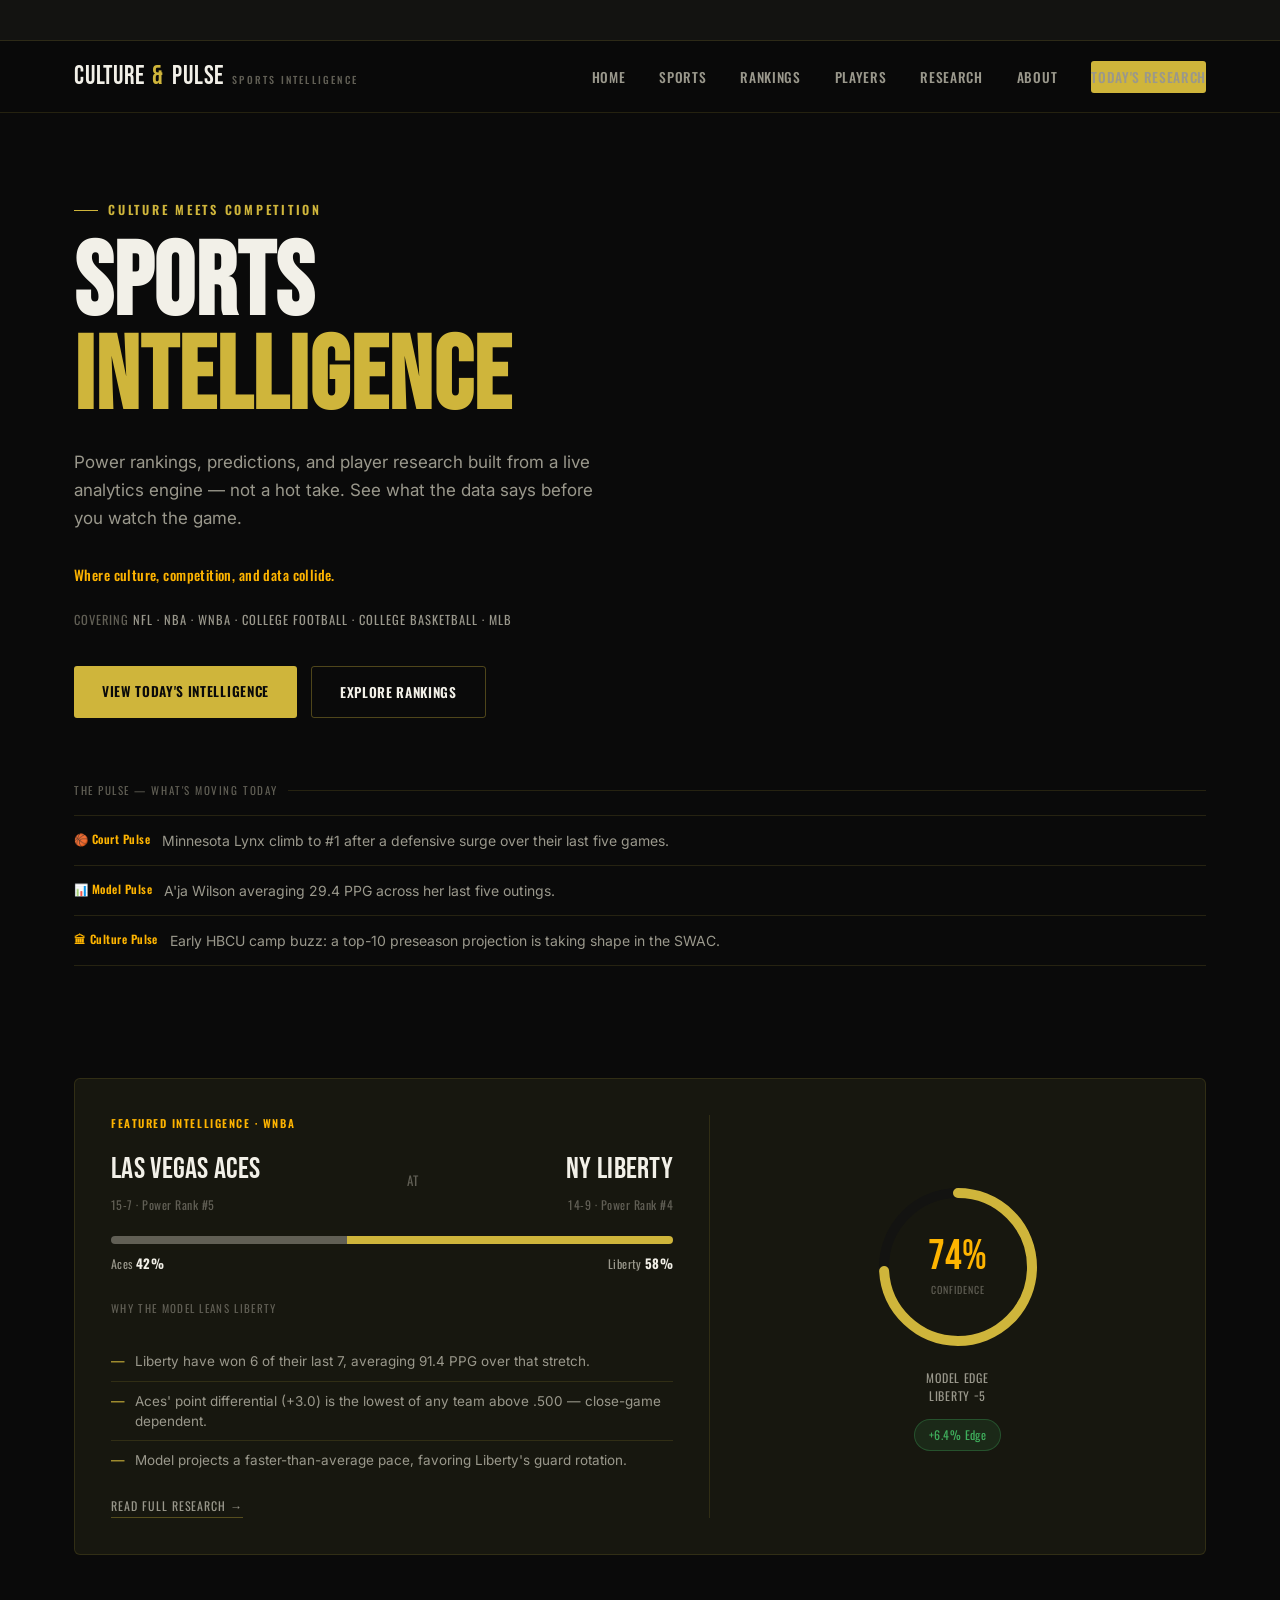
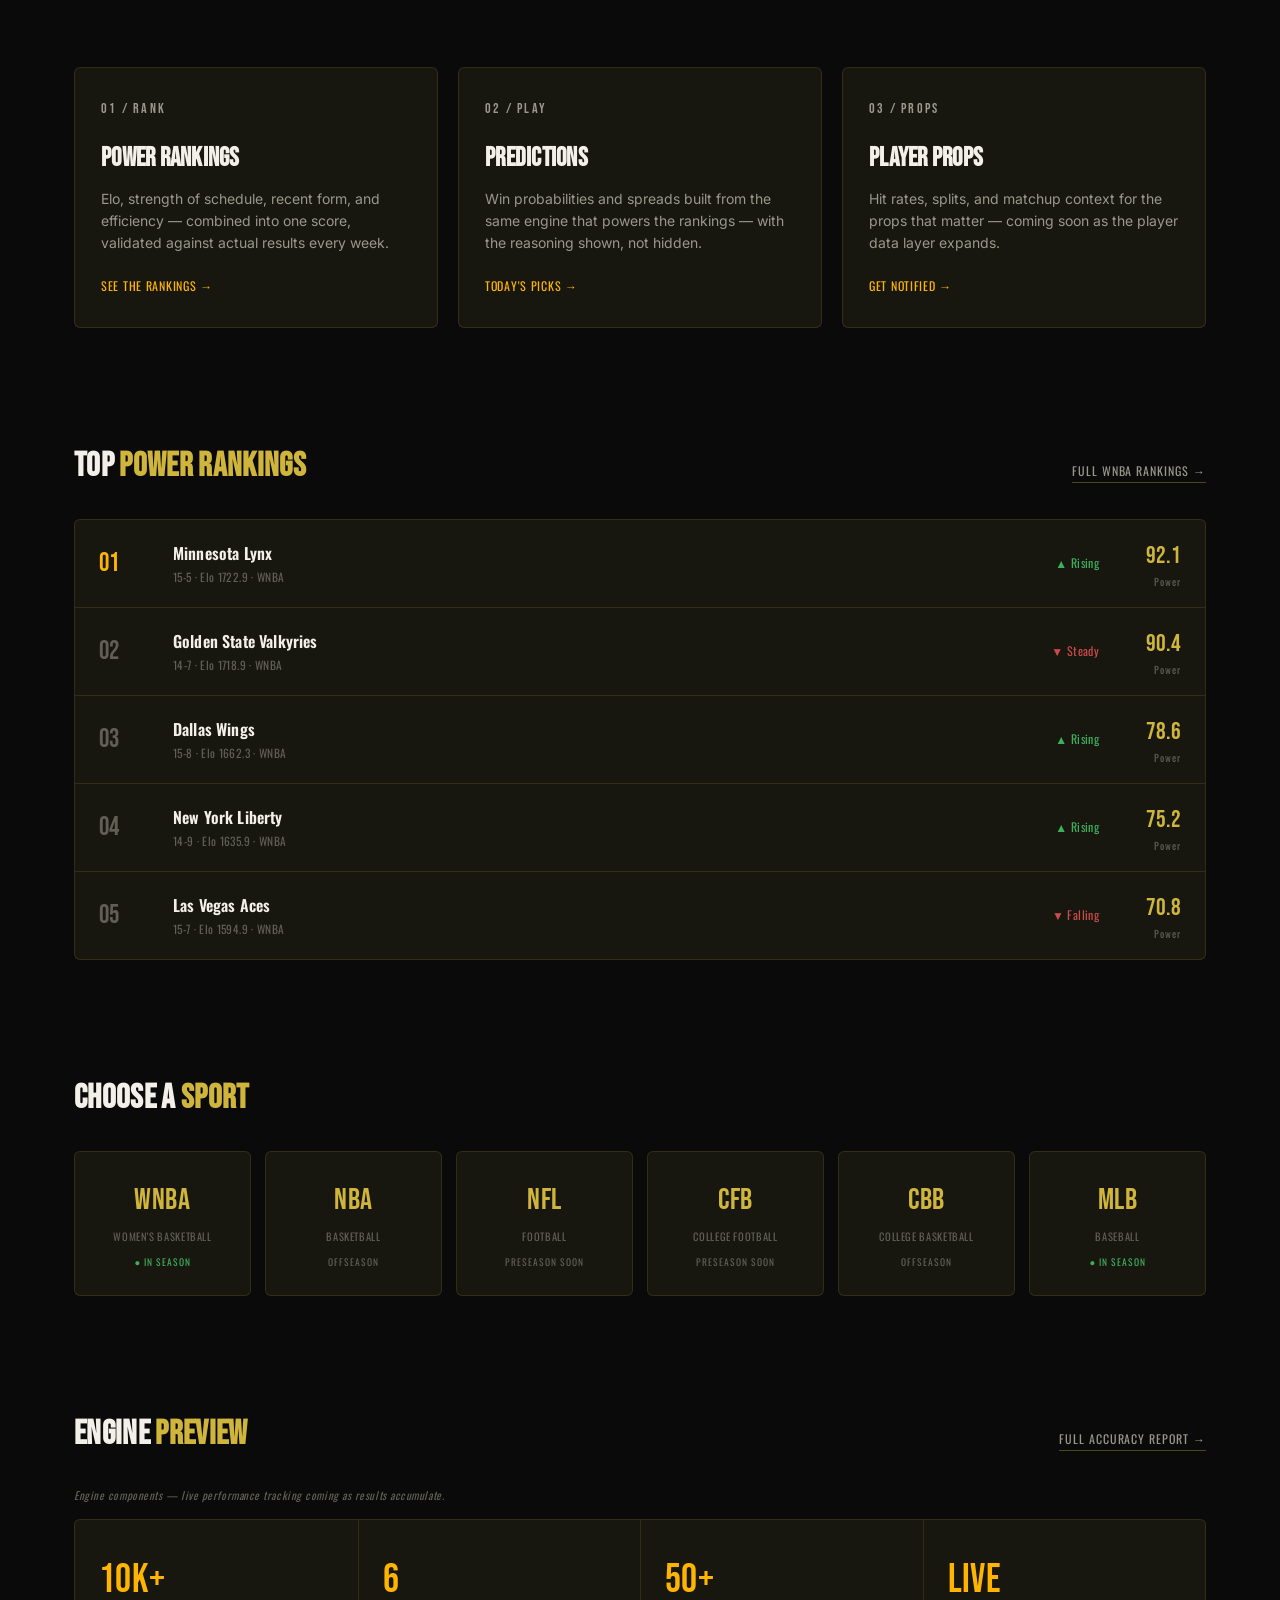
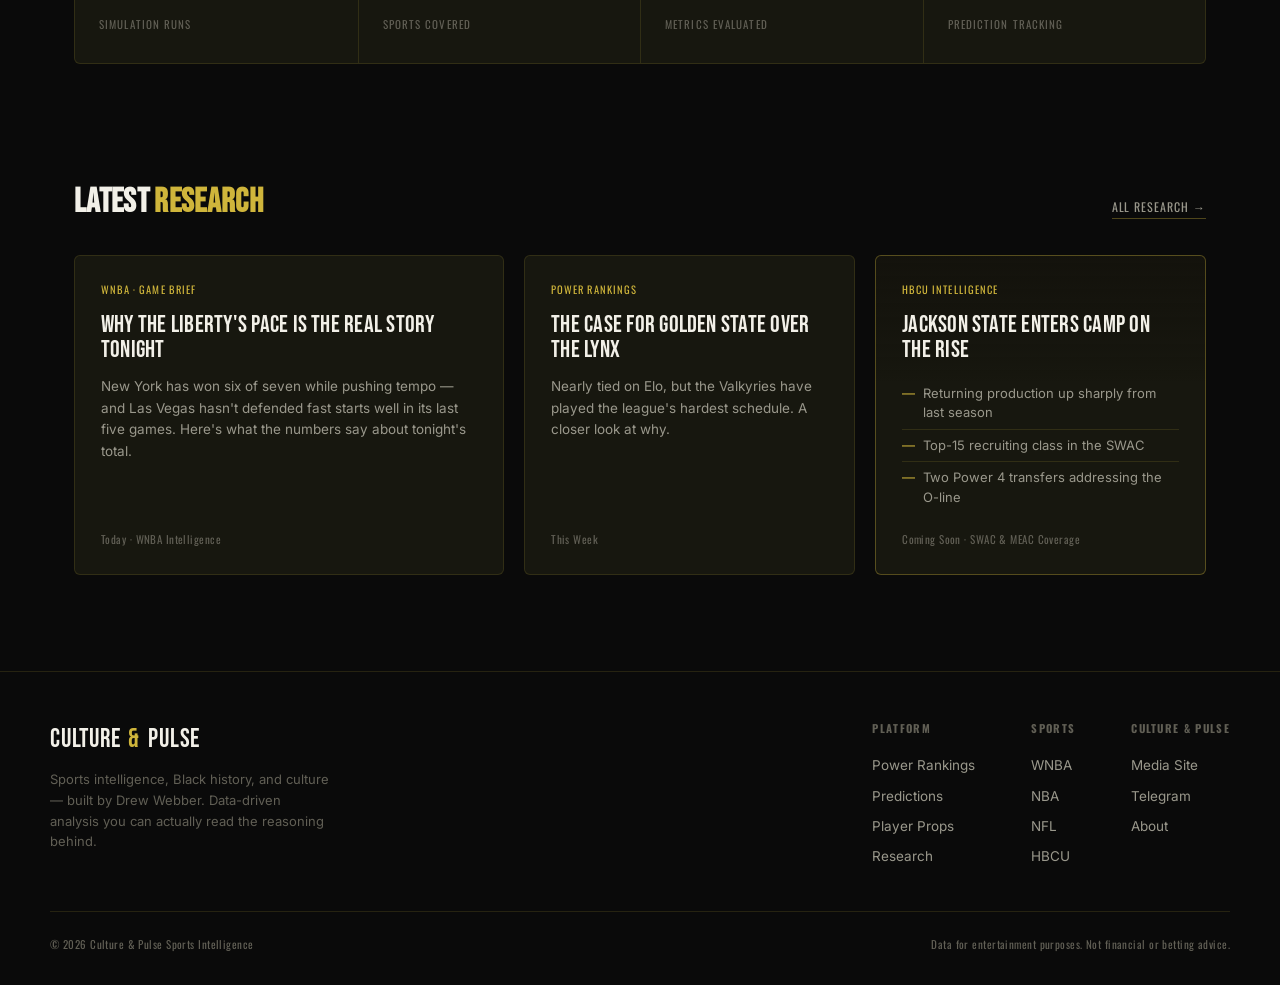
==== index.html @ 9e25ae36 "Initial WNBA intelligence vertical slice" ====
<!DOCTYPE html>
<html lang="en">
<head>
<meta charset="UTF-8">
<meta name="viewport" content="width=device-width, initial-scale=1.0">
<title>Culture & Pulse Sports Intelligence</title>
<meta name="description" content="Data-driven sports analysis, power rankings, predictions, and player insights across NFL, NBA, WNBA, College Football, College Basketball, and MLB.">
<link rel="preconnect" href="https://fonts.googleapis.com">
<link href="https://fonts.googleapis.com/css2?family=Bebas+Neue&family=Oswald:wght@400;500;600;700&family=Inter:wght@400;500;600&display=swap" rel="stylesheet">
<link rel="stylesheet" href="styles.css">
</head>
<body>

<div class="ticker-bar" aria-hidden="true">
  <div class="ticker-track">
    <span class="ticker-item"><span class="dot">●</span> WNBA <b>LV ACES</b> 84 <span class="up">▲</span> <b>NY LIBERTY</b> 79 — FINAL</span>
    <span class="ticker-item"><span class="dot">●</span> POWER RANK #1 <b>MINNESOTA LYNX</b> 92.1</span>
    <span class="ticker-item"><span class="dot">●</span> MODEL RECORD <b>68-29</b> <span class="up">68.8%</span></span>
    <span class="ticker-item"><span class="dot">●</span> TRENDING PROP <b>A'JA WILSON</b> O24.5 PTS — 8/10</span>
    <span class="ticker-item"><span class="dot">●</span> NBA OFFSEASON — DRAFT INTELLIGENCE LIVE</span>
    <span class="ticker-item"><span class="dot">●</span> ROI THIS SEASON <span class="up">+38.9%</span></span>
    <span class="ticker-item"><span class="dot">●</span> WNBA <b>LV ACES</b> 84 <span class="up">▲</span> <b>NY LIBERTY</b> 79 — FINAL</span>
    <span class="ticker-item"><span class="dot">●</span> POWER RANK #1 <b>MINNESOTA LYNX</b> 92.1</span>
    <span class="ticker-item"><span class="dot">●</span> MODEL RECORD <b>68-29</b> <span class="up">68.8%</span></span>
    <span class="ticker-item"><span class="dot">●</span> TRENDING PROP <b>A'JA WILSON</b> O24.5 PTS — 8/10</span>
  </div>
</div>

<header>
  <nav>
    <a href="#" class="logo">CULTURE <span class="amp">&</span> PULSE<span class="sub">SPORTS INTELLIGENCE</span></a>
    <button class="nav-toggle" id="navToggle" aria-label="Open menu" aria-expanded="false">☰</button>
    <ul class="nav-links" id="navLinks">
      <li><a href="#">Home</a></li>
      <li class="has-dropdown">
        <a href="#" aria-haspopup="true">Sports</a>
        <ul class="dropdown">
          <li><a href="#">NFL</a></li>
          <li><a href="#">NBA</a></li>
          <li><a href="wnba.html">WNBA</a></li>
          <li><a href="#">MLB</a></li>
          <li><a href="#">College Football</a></li>
          <li><a href="#">College Basketball</a></li>
        </ul>
      </li>
      <li><a href="#">Rankings</a></li>
      <li><a href="#">Players</a></li>
      <li><a href="#">Research</a></li>
      <li><a href="#">About</a></li>
      <li><a href="#" class="nav-cta">Today's Research</a></li>
    </ul>
  </nav>
</header>

<main>

  <section class="hero">
    <p class="eyebrow">Culture Meets Competition</p>
    <h1 class="hero-title">Sports<br><span class="line2">Intelligence</span></h1>
    <p class="hero-sub">Power rankings, predictions, and player research built from a live analytics engine — not a hot take. See what the data says before you watch the game.</p>
    <p class="hero-dna">Where culture, competition, and data collide.</p>
    <p class="hero-sports-line">Covering <span>NFL · NBA · WNBA · College Football · College Basketball · MLB</span></p>
    <div class="hero-ctas">
      <a href="#research" class="btn btn-primary">View Today's Intelligence</a>
      <a href="#rankings" class="btn btn-ghost">Explore Rankings</a>
    </div>
  </section>

  <section id="pulse">
    <div class="wrap">
      <p class="pulse-label">The Pulse — What's Moving Today</p>
      <ul class="pulse-list">
        <li><span class="pulse-tag">🏀 Court Pulse</span> Minnesota Lynx climb to #1 after a defensive surge over their last five games.</li>
        <li><span class="pulse-tag">📊 Model Pulse</span> A'ja Wilson averaging 29.4 PPG across her last five outings.</li>
        <li><span class="pulse-tag">🏛 Culture Pulse</span> Early HBCU camp buzz: a top-10 preseason projection is taking shape in the SWAC.</li>
      </ul>
    </div>
  </section>

  <section id="gotd">
    <div class="wrap">
      <div class="gotd-card">
        <div>
          <p class="gotd-tag">Featured Intelligence · WNBA</p>
          <div class="matchup-row">
            <div class="team-block">
              <span class="team-name">Las Vegas Aces</span>
              <span class="team-record">15-7 · Power Rank #5</span>
            </div>
            <span class="vs">AT</span>
            <div class="team-block" style="text-align:right;">
              <span class="team-name">NY Liberty</span>
              <span class="team-record">14-9 · Power Rank #4</span>
            </div>
          </div>
          <div class="win-prob-bar">
            <span style="width:42%;background:var(--text-faint);"></span>
            <span style="width:58%;background:var(--gold);"></span>
          </div>
          <div class="win-prob-labels">
            <span>Aces <b>42%</b></span>
            <span>Liberty <b>58%</b></span>
          </div>
          <div class="factors">
            <p class="factors-label">Why the Model Leans Liberty</p>
            <ul class="factors">
              <li>Liberty have won 6 of their last 7, averaging 91.4 PPG over that stretch.</li>
              <li>Aces' point differential (+3.0) is the lowest of any team above .500 — close-game dependent.</li>
              <li>Model projects a faster-than-average pace, favoring Liberty's guard rotation.</li>
            </ul>
          </div>
          <a href="game.html?game=aces-liberty" class="section-link" style="display:inline-block;margin-top:18px;">Read Full Research →</a>
        </div>
        <div class="ring-block">
          <div class="ring-wrap">
            <svg width="168" height="168" viewBox="0 0 168 168">
              <circle class="ring-bg" cx="84" cy="84" r="74"></circle>
              <circle class="ring-fg" cx="84" cy="84" r="74" stroke-dasharray="465" stroke-dashoffset="121"></circle>
            </svg>
            <div class="ring-center">
              <span class="ring-num">74%</span>
              <span class="ring-label">Confidence</span>
            </div>
          </div>
          <p class="ring-caption">Model Edge<br>Liberty −5</p>
          <span class="edge-pill">+6.4% Edge</span>
        </div>
      </div>
    </div>
  </section>

  <section id="pillars">
    <div class="wrap">
      <div class="pillars">
        <div class="pillar">
          <p class="pillar-icon">01 / RANK</p>
          <h3>Power Rankings</h3>
          <p>Elo, strength of schedule, recent form, and efficiency — combined into one score, validated against actual results every week.</p>
          <a href="#" class="pillar-link">See the rankings →</a>
        </div>
        <div class="pillar">
          <p class="pillar-icon">02 / PLAY</p>
          <h3>Predictions</h3>
          <p>Win probabilities and spreads built from the same engine that powers the rankings — with the reasoning shown, not hidden.</p>
          <a href="#" class="pillar-link">Today's picks →</a>
        </div>
        <div class="pillar">
          <p class="pillar-icon">03 / PROPS</p>
          <h3>Player Props</h3>
          <p>Hit rates, splits, and matchup context for the props that matter — coming soon as the player data layer expands.</p>
          <a href="#" class="pillar-link">Get notified →</a>
        </div>
      </div>
    </div>
  </section>

  <section id="rankings">
    <div class="wrap">
      <div class="section-head">
        <h2 class="section-title">Top <span class="gold">Power Rankings</span></h2>
        <a href="#" class="section-link">Full WNBA Rankings →</a>
      </div>
      <div class="rank-list">
        <div class="rank-row top">
          <span class="rank-num">01</span>
          <div class="rank-team">
            <span class="rank-team-name">Minnesota Lynx</span>
            <span class="rank-team-meta">15-5 · Elo 1722.9 · WNBA</span>
          </div>
          <span class="rank-trend up">▲ Rising</span>
          <div class="rank-score">92.1<small>Power</small></div>
        </div>
        <div class="rank-row">
          <span class="rank-num">02</span>
          <div class="rank-team">
            <span class="rank-team-name">Golden State Valkyries</span>
            <span class="rank-team-meta">14-7 · Elo 1718.9 · WNBA</span>
          </div>
          <span class="rank-trend down">▼ Steady</span>
          <div class="rank-score">90.4<small>Power</small></div>
        </div>
        <div class="rank-row">
          <span class="rank-num">03</span>
          <div class="rank-team">
            <span class="rank-team-name">Dallas Wings</span>
            <span class="rank-team-meta">15-8 · Elo 1662.3 · WNBA</span>
          </div>
          <span class="rank-trend up">▲ Rising</span>
          <div class="rank-score">78.6<small>Power</small></div>
        </div>
        <div class="rank-row">
          <span class="rank-num">04</span>
          <div class="rank-team">
            <span class="rank-team-name">New York Liberty</span>
            <span class="rank-team-meta">14-9 · Elo 1635.9 · WNBA</span>
          </div>
          <span class="rank-trend up">▲ Rising</span>
          <div class="rank-score">75.2<small>Power</small></div>
        </div>
        <div class="rank-row">
          <span class="rank-num">05</span>
          <div class="rank-team">
            <span class="rank-team-name">Las Vegas Aces</span>
            <span class="rank-team-meta">15-7 · Elo 1594.9 · WNBA</span>
          </div>
          <span class="rank-trend down">▼ Falling</span>
          <div class="rank-score">70.8<small>Power</small></div>
        </div>
      </div>
    </div>
  </section>

  <section id="sports">
    <div class="wrap">
      <div class="section-head">
        <h2 class="section-title">Choose a <span class="gold">Sport</span></h2>
      </div>
      <div class="sport-grid">
        <a class="sport-tile" href="wnba.html"><div class="abbr">WNBA</div><div class="full">Women's Basketball</div><div class="status live">● In Season</div></a>
        <a class="sport-tile" href="#"><div class="abbr">NBA</div><div class="full">Basketball</div><div class="status">Offseason</div></a>
        <a class="sport-tile" href="#"><div class="abbr">NFL</div><div class="full">Football</div><div class="status">Preseason Soon</div></a>
        <a class="sport-tile" href="#"><div class="abbr">CFB</div><div class="full">College Football</div><div class="status">Preseason Soon</div></a>
        <a class="sport-tile" href="#"><div class="abbr">CBB</div><div class="full">College Basketball</div><div class="status">Offseason</div></a>
        <a class="sport-tile" href="#"><div class="abbr">MLB</div><div class="full">Baseball</div><div class="status live">● In Season</div></a>
      </div>
    </div>
  </section>

  <section id="performance">
    <div class="wrap">
      <div class="section-head">
        <h2 class="section-title">Engine <span class="gold">Preview</span></h2>
        <a href="#" class="section-link">Full Accuracy Report →</a>
      </div>
      <p class="perf-caveat">Engine components — live performance tracking coming as results accumulate.</p>
      <div class="perf-strip">
        <div class="perf-cell">
          <div class="perf-num">10K+</div>
          <div class="perf-label">Simulation Runs</div>
        </div>
        <div class="perf-cell">
          <div class="perf-num">6</div>
          <div class="perf-label">Sports Covered</div>
        </div>
        <div class="perf-cell">
          <div class="perf-num">50+</div>
          <div class="perf-label">Metrics Evaluated</div>
        </div>
        <div class="perf-cell">
          <div class="perf-num">Live</div>
          <div class="perf-label">Prediction Tracking</div>
        </div>
      </div>
    </div>
  </section>

  <section id="research">
    <div class="wrap">
      <div class="section-head">
        <h2 class="section-title">Latest <span class="gold">Research</span></h2>
        <a href="#" class="section-link">All Research →</a>
      </div>
      <div class="research-grid">
        <div class="research-card">
          <p class="research-tag">WNBA · Game Brief</p>
          <p class="research-title">Why the Liberty's pace is the real story tonight</p>
          <p class="research-excerpt">New York has won six of seven while pushing tempo — and Las Vegas hasn't defended fast starts well in its last five games. Here's what the numbers say about tonight's total.</p>
          <p class="research-meta">Today · WNBA Intelligence</p>
        </div>
        <div class="research-card">
          <p class="research-tag">Power Rankings</p>
          <p class="research-title">The case for Golden State over the Lynx</p>
          <p class="research-excerpt">Nearly tied on Elo, but the Valkyries have played the league's hardest schedule. A closer look at why.</p>
          <p class="research-meta">This Week</p>
        </div>
        <div class="research-card hbcu-card">
          <p class="research-tag">HBCU Intelligence</p>
          <p class="research-title">Jackson State enters camp on the rise</p>
          <ul class="hbcu-factors">
            <li>Returning production up sharply from last season</li>
            <li>Top-15 recruiting class in the SWAC</li>
            <li>Two Power 4 transfers addressing the O-line</li>
          </ul>
          <p class="research-meta">Coming Soon · SWAC & MEAC Coverage</p>
        </div>
      </div>
    </div>
  </section>

</main>

<footer>
  <div class="footer-inner">
    <div class="footer-brand">
      <a href="#" class="logo">CULTURE <span class="amp">&</span> PULSE</a>
      <p class="footer-tag">Sports intelligence, Black history, and culture — built by Drew Webber. Data-driven analysis you can actually read the reasoning behind.</p>
    </div>
    <div class="footer-cols">
      <div class="footer-col">
        <h4>Platform</h4>
        <a href="#">Power Rankings</a>
        <a href="#">Predictions</a>
        <a href="#">Player Props</a>
        <a href="#">Research</a>
      </div>
      <div class="footer-col">
        <h4>Sports</h4>
        <a href="wnba.html">WNBA</a>
        <a href="#">NBA</a>
        <a href="#">NFL</a>
        <a href="#">HBCU</a>
      </div>
      <div class="footer-col">
        <h4>Culture & Pulse</h4>
        <a href="#">Media Site</a>
        <a href="#">Telegram</a>
        <a href="#">About</a>
      </div>
    </div>
  </div>
  <div class="footer-bottom">
    <span>© 2026 Culture & Pulse Sports Intelligence</span>
    <span>Data for entertainment purposes. Not financial or betting advice.</span>
  </div>
</footer>

<script>
  const toggle = document.getElementById('navToggle');
  const links = document.getElementById('navLinks');
  toggle.addEventListener('click', () => {
    const isOpen = links.classList.toggle('open');
    toggle.setAttribute('aria-expanded', isOpen);
  });

  // mobile dropdown tap-to-open for Sports
  if (window.matchMedia('(max-width: 900px)').matches) {
    document.querySelectorAll('.has-dropdown > a').forEach(a => {
      a.addEventListener('click', (e) => {
        e.preventDefault();
        a.closest('.has-dropdown').classList.toggle('open');
      });
    });
  }
</script>

</body>
</html>
---- styles.css ----
:root{
    --bg:#0a0a0a;
    --bg-elevated:#131311;
    --bg-card:#17170f;
    --gold:#CFB53B;
    --gold-bright:#feb400;
    --gold-dim:rgba(207,181,59,0.55);
    --text:#f2f0e8;
    --text-dim:#9a988c;
    --text-faint:#615f55;
    --border:rgba(207,181,59,0.14);
    --border-bright:rgba(207,181,59,0.35);
    --win:#3fae5c;
    --loss:#c94b4b;
    --display: 'Bebas Neue', sans-serif;
    --label: 'Oswald', sans-serif;
    --body: 'Inter', sans-serif;
  }

  *{margin:0;padding:0;box-sizing:border-box;}

  html{scroll-behavior:smooth;}

  body{
    background:var(--bg);
    color:var(--text);
    font-family:var(--body);
    line-height:1.5;
    -webkit-font-smoothing:antialiased;
  }

  a{color:inherit;text-decoration:none;}
  ul{list-style:none;}

  :focus-visible{
    outline:2px solid var(--gold-bright);
    outline-offset:3px;
  }

  @media (prefers-reduced-motion: reduce){
    *{animation-duration:0.01ms !important; animation-iteration-count:1 !important; transition-duration:0.01ms !important; scroll-behavior:auto !important;}
  }

  .wrap{max-width:1180px;margin:0 auto;padding:0 24px;}

  /* ---------- Ticker ---------- */
  .ticker-bar{
    background:var(--bg-elevated);
    border-bottom:1px solid var(--border);
    overflow:hidden;
    white-space:nowrap;
    padding:8px 0;
  }
  .ticker-track{
    display:inline-flex;
    gap:48px;
    animation:scroll-ticker 38s linear infinite;
    padding-left:100%;
  }
  @keyframes scroll-ticker{
    from{transform:translateX(0);}
    to{transform:translateX(-100%);}
  }
  .ticker-item{
    font-family:var(--label);
    font-size:12.5px;
    letter-spacing:0.04em;
    color:var(--text-dim);
    display:inline-flex;
    align-items:center;
    gap:8px;
    text-transform:uppercase;
  }
  .ticker-item b{color:var(--text);font-weight:600;}
  .ticker-item .up{color:var(--win);}
  .ticker-item .down{color:var(--loss);}
  .dot{color:var(--gold);}

  /* ---------- Nav ---------- */
  header{
    position:sticky;top:0;z-index:50;
    background:rgba(10,10,10,0.92);
    backdrop-filter:blur(10px);
    border-bottom:1px solid var(--border);
  }
  nav{
    display:flex;align-items:center;justify-content:space-between;
    padding:16px 24px;
    max-width:1180px;margin:0 auto;
  }
  .logo{
    font-family:var(--display);
    font-size:26px;
    letter-spacing:0.03em;
    display:flex;align-items:baseline;gap:8px;
  }
  .logo .amp{color:var(--gold);}
  .logo .sub{
    font-family:var(--label);
    font-size:10px;
    letter-spacing:0.22em;
    color:var(--text-faint);
    text-transform:uppercase;
    font-weight:500;
  }
  .nav-links{
    display:flex;align-items:center;gap:34px;
  }
  .nav-links > li{position:relative;}
  .nav-links a{
    font-family:var(--label);
    font-size:13.5px;
    letter-spacing:0.05em;
    text-transform:uppercase;
    color:var(--text-dim);
    font-weight:500;
    transition:color .15s ease;
    padding:6px 0;
  }
  .nav-links a:hover, .nav-links a:focus-visible{color:var(--gold-bright);}
  .has-dropdown:hover .dropdown, .has-dropdown:focus-within .dropdown{
    opacity:1;visibility:visible;transform:translateY(0);
  }
  .dropdown{
    position:absolute;top:100%;left:50%;transform:translateX(-50%) translateY(6px);
    background:var(--bg-card);
    border:1px solid var(--border);
    border-radius:4px;
    padding:8px;
    min-width:150px;
    opacity:0;visibility:hidden;
    transition:opacity .15s ease, transform .15s ease;
    box-shadow:0 12px 28px rgba(0,0,0,0.5);
  }
  .dropdown a{display:block;padding:8px 12px;font-size:12.5px;border-radius:3px;}
  .dropdown a:hover{background:rgba(207,181,59,0.08);}
  .nav-cta{
    font-family:var(--label);
    font-size:12.5px;
    letter-spacing:0.05em;
    text-transform:uppercase;
    font-weight:600;
    color:var(--bg);
    background:var(--gold);
    padding:10px 20px;
    border-radius:3px;
    transition:background .15s ease;
  }
  .nav-cta:hover{background:var(--gold-bright);}
  .nav-toggle{display:none;background:none;border:none;color:var(--text);font-size:22px;cursor:pointer;}

  @media (max-width:900px){
    .nav-links{
      position:fixed;top:0;right:0;height:100vh;width:min(78vw,320px);
      background:var(--bg-elevated);
      flex-direction:column;align-items:flex-start;
      padding:88px 28px 28px;gap:22px;
      border-left:1px solid var(--border);
      transform:translateX(100%);
      transition:transform .25s ease;
    }
    .nav-links.open{transform:translateX(0);}
    .dropdown{position:static;transform:none;opacity:1;visibility:visible;box-shadow:none;border:none;padding:4px 0 0 12px;display:none;}
    .has-dropdown.open .dropdown{display:block;}
    .nav-toggle{display:block;}
    .nav-cta{margin-top:8px;}
  }

  /* ---------- Hero ---------- */
  .hero{
    padding:88px 24px 64px;
    max-width:1180px;margin:0 auto;
    position:relative;
  }
  .eyebrow{
    font-family:var(--label);
    font-size:12.5px;
    letter-spacing:0.22em;
    text-transform:uppercase;
    color:var(--gold);
    font-weight:600;
    margin-bottom:18px;
    display:flex;align-items:center;gap:10px;
  }
  .eyebrow::before{
    content:'';width:24px;height:1px;background:var(--gold);
  }
  h1.hero-title{
    font-family:var(--display);
    font-size:clamp(52px,8vw,104px);
    line-height:0.92;
    letter-spacing:0.01em;
    text-transform:uppercase;
  }
  h1.hero-title .line2{color:var(--gold);}
  .hero-sub{
    font-family:var(--body);
    font-size:17px;
    color:var(--text-dim);
    max-width:520px;
    margin:22px 0 32px;
    line-height:1.65;
  }
  .hero-sports-line{
    font-family:var(--label);
    font-size:12.5px;
    letter-spacing:0.08em;
    text-transform:uppercase;
    color:var(--text-faint);
    margin-bottom:36px;
  }
  .hero-sports-line span{color:var(--text-dim);}
  .hero-dna{
    font-family:var(--label);
    font-size:14px;
    letter-spacing:0.03em;
    color:var(--gold-bright);
    font-weight:500;
    margin-bottom:26px;
  }

  /* ---------- The Pulse ---------- */
  #pulse{padding:0 24px 56px;}
  .pulse-label{
    font-family:var(--label);
    font-size:11px;letter-spacing:0.14em;text-transform:uppercase;
    color:var(--text-faint);margin-bottom:16px;
    display:flex;align-items:center;gap:10px;
  }
  .pulse-label::after{content:'';flex:1;height:1px;background:var(--border);}
  .pulse-list{
    display:flex;flex-direction:column;gap:0;
    border-top:1px solid var(--border);
  }
  .pulse-list li{
    font-size:14px;color:var(--text-dim);line-height:1.5;
    padding:14px 0;border-bottom:1px solid var(--border);
    display:flex;gap:12px;align-items:flex-start;
  }
  .pulse-list li:hover{color:var(--text);}
  .pulse-tag{
    flex-shrink:0;
    font-family:var(--label);font-size:11.5px;letter-spacing:0.04em;font-weight:600;
    color:var(--gold-bright);white-space:nowrap;
  }
  .hero-ctas{display:flex;gap:14px;flex-wrap:wrap;}
  .btn{
    font-family:var(--label);
    font-size:13.5px;
    letter-spacing:0.05em;
    text-transform:uppercase;
    font-weight:600;
    padding:15px 28px;
    border-radius:3px;
    transition:all .15s ease;
    display:inline-block;
  }
  .btn-primary{background:var(--gold);color:var(--bg);}
  .btn-primary:hover{background:var(--gold-bright);}
  .btn-ghost{border:1px solid var(--border-bright);color:var(--text);}
  .btn-ghost:hover{border-color:var(--gold);color:var(--gold-bright);}

  /* ---------- Section shell ---------- */
  section{padding:56px 24px;}
  .section-head{
    display:flex;align-items:baseline;justify-content:space-between;
    margin-bottom:28px;flex-wrap:wrap;gap:10px;
  }
  .section-title{
    font-family:var(--display);
    font-size:34px;
    letter-spacing:0.01em;
    text-transform:uppercase;
  }
  .section-title .gold{color:var(--gold);}
  .section-link{
    font-family:var(--label);
    font-size:12px;
    letter-spacing:0.08em;
    text-transform:uppercase;
    color:var(--text-dim);
    border-bottom:1px solid var(--border-bright);
    padding-bottom:2px;
    transition:color .15s ease;
  }
  .section-link:hover{color:var(--gold-bright);}

  /* ---------- Game of the Day ---------- */
  .gotd-card{
    background:var(--bg-card);
    border:1px solid var(--border);
    border-radius:6px;
    padding:36px;
    display:grid;
    grid-template-columns:1.1fr 0.9fr;
    gap:36px;
  }
  @media (max-width:800px){.gotd-card{grid-template-columns:1fr;}}
  .gotd-tag{
    font-family:var(--label);
    font-size:11px;
    letter-spacing:0.14em;
    text-transform:uppercase;
    color:var(--gold-bright);
    font-weight:600;
    margin-bottom:16px;
  }
  .matchup-row{
    display:flex;align-items:center;justify-content:space-between;
    margin-bottom:22px;
  }
  .team-block{display:flex;flex-direction:column;gap:4px;}
  .team-name{
    font-family:var(--display);
    font-size:30px;
    letter-spacing:0.01em;
  }
  .team-record{
    font-family:var(--label);
    font-size:12px;
    color:var(--text-faint);
    letter-spacing:0.04em;
  }
  .vs{
    font-family:var(--label);
    font-size:13px;
    color:var(--text-faint);
    letter-spacing:0.1em;
  }
  .win-prob-bar{
    height:8px;border-radius:4px;overflow:hidden;
    display:flex;background:var(--bg-elevated);
    margin:18px 0 10px;
  }
  .win-prob-bar span{display:block;height:100%;}
  .win-prob-labels{
    display:flex;justify-content:space-between;
    font-family:var(--label);
    font-size:12px;color:var(--text-dim);letter-spacing:0.03em;
  }
  .win-prob-labels b{color:var(--text);font-size:13px;}
  .factors{margin-top:26px;}
  .factors-label{
    font-family:var(--label);
    font-size:11px;letter-spacing:0.12em;text-transform:uppercase;
    color:var(--text-faint);margin-bottom:12px;
  }
  .factors li{
    font-size:13.5px;color:var(--text-dim);
    padding:9px 0;
    border-top:1px solid var(--border);
    display:flex;gap:10px;align-items:flex-start;
  }
  .factors li:first-child{border-top:none;}
  .factors li::before{content:'—';color:var(--gold);flex-shrink:0;}

  /* Confidence ring */
  .ring-block{
    display:flex;flex-direction:column;align-items:center;justify-content:center;
    border-left:1px solid var(--border);
    padding-left:36px;
  }
  @media (max-width:800px){.ring-block{border-left:none;border-top:1px solid var(--border);padding-left:0;padding-top:28px;}}
  .ring-wrap{position:relative;width:168px;height:168px;}
  .ring-wrap svg{transform:rotate(-90deg);}
  .ring-bg{fill:none;stroke:var(--bg-elevated);stroke-width:10;}
  .ring-fg{fill:none;stroke:var(--gold);stroke-width:10;stroke-linecap:round;}
  .ring-center{
    position:absolute;inset:0;display:flex;flex-direction:column;align-items:center;justify-content:center;
  }
  .ring-num{font-family:var(--display);font-size:42px;line-height:1;color:var(--gold-bright);}
  .ring-label{font-family:var(--label);font-size:10px;letter-spacing:0.1em;text-transform:uppercase;color:var(--text-faint);margin-top:4px;}
  .ring-caption{
    font-family:var(--label);font-size:12px;letter-spacing:0.06em;text-transform:uppercase;
    color:var(--text-dim);margin-top:18px;text-align:center;
  }
  .edge-pill{
    margin-top:14px;
    font-family:var(--label);font-size:12px;letter-spacing:0.04em;
    background:rgba(63,174,92,0.12);color:var(--win);
    border:1px solid rgba(63,174,92,0.3);
    padding:6px 14px;border-radius:20px;
  }

  /* ---------- Three pillars ---------- */
  .pillars{
    display:grid;grid-template-columns:repeat(3,1fr);gap:20px;
  }
  @media (max-width:800px){.pillars{grid-template-columns:1fr;}}
  .pillar{
    background:var(--bg-card);
    border:1px solid var(--border);
    border-radius:6px;
    padding:30px 26px;
    transition:border-color .18s ease, transform .18s ease;
  }
  .pillar:hover{border-color:var(--border-bright);transform:translateY(-3px);}
  .pillar-icon{
    font-family:var(--display);font-size:13px;color:var(--gold);
    letter-spacing:0.16em;margin-bottom:18px;
  }
  .pillar h3{
    font-family:var(--display);font-size:26px;letter-spacing:0.01em;margin-bottom:10px;text-transform:uppercase;
  }
  .pillar p{font-size:14px;color:var(--text-dim);line-height:1.6;margin-bottom:18px;}
  .pillar-link{font-family:var(--label);font-size:12px;letter-spacing:0.06em;text-transform:uppercase;color:var(--gold-bright);}

  /* ---------- Power Rankings preview ---------- */
  .rank-list{
    background:var(--bg-card);border:1px solid var(--border);border-radius:6px;overflow:hidden;
  }
  .rank-row{
    display:grid;grid-template-columns:56px 1fr auto auto;align-items:center;
    gap:18px;padding:18px 24px;border-top:1px solid var(--border);
  }
  .rank-row:first-child{border-top:none;}
  .rank-num{
    font-family:var(--display);font-size:26px;color:var(--text-faint);
  }
  .rank-row.top .rank-num{color:var(--gold-bright);}
  .rank-team{display:flex;flex-direction:column;gap:3px;}
  .rank-team-name{font-family:var(--label);font-size:16px;font-weight:600;letter-spacing:0.01em;}
  .rank-team-meta{font-family:var(--label);font-size:11.5px;color:var(--text-faint);letter-spacing:0.03em;}
  .rank-trend{font-family:var(--label);font-size:12px;letter-spacing:0.03em;}
  .rank-trend.up{color:var(--win);}
  .rank-trend.down{color:var(--loss);}
  .rank-score{
    font-family:var(--display);font-size:24px;color:var(--gold);text-align:right;min-width:64px;
  }
  .rank-score small{font-family:var(--label);font-size:10px;color:var(--text-faint);display:block;letter-spacing:0.1em;}

  /* ---------- Sport grid ---------- */
  .sport-grid{
    display:grid;grid-template-columns:repeat(6,1fr);gap:14px;
  }
  @media (max-width:900px){.sport-grid{grid-template-columns:repeat(3,1fr);}}
  @media (max-width:520px){.sport-grid{grid-template-columns:repeat(2,1fr);}}
  .sport-tile{
    background:var(--bg-card);border:1px solid var(--border);border-radius:6px;
    padding:26px 16px;text-align:center;
    transition:border-color .18s ease, background .18s ease;
  }
  .sport-tile:hover{border-color:var(--gold-dim);background:var(--bg-elevated);}
  .sport-tile .abbr{
    font-family:var(--display);font-size:30px;color:var(--gold);letter-spacing:0.02em;
  }
  .sport-tile .full{
    font-family:var(--label);font-size:10.5px;color:var(--text-faint);letter-spacing:0.06em;text-transform:uppercase;margin-top:6px;
  }
  .sport-tile .status{
    font-family:var(--label);font-size:9.5px;letter-spacing:0.1em;text-transform:uppercase;
    margin-top:10px;color:var(--text-faint);
  }
  .sport-tile .status.live{color:var(--win);}

  /* ---------- Model performance ---------- */
  .perf-strip{
    display:grid;grid-template-columns:repeat(4,1fr);
    background:var(--bg-card);border:1px solid var(--border);border-radius:6px;
    overflow:hidden;
  }
  @media (max-width:700px){.perf-strip{grid-template-columns:repeat(2,1fr);}}
  .perf-cell{
    padding:30px 24px;border-left:1px solid var(--border);
  }
  .perf-cell:first-child{border-left:none;}
  .perf-num{font-family:var(--display);font-size:40px;color:var(--gold-bright);letter-spacing:0.01em;}
  .perf-num.neg{color:var(--loss);}
  .perf-label{font-family:var(--label);font-size:11px;letter-spacing:0.1em;text-transform:uppercase;color:var(--text-faint);margin-top:6px;}
  .perf-caveat{
    font-family:var(--label);font-size:11px;letter-spacing:0.05em;
    color:var(--text-faint);font-style:italic;margin-bottom:16px;
  }

  /* ---------- Research ---------- */
  .research-grid{display:grid;grid-template-columns:1.3fr 1fr 1fr;gap:20px;}
  @media (max-width:900px){.research-grid{grid-template-columns:1fr;}}
  .research-card{
    background:var(--bg-card);border:1px solid var(--border);border-radius:6px;
    padding:26px;display:flex;flex-direction:column;gap:14px;
    transition:border-color .18s ease;
  }
  .research-card:hover{border-color:var(--border-bright);}
  .research-tag{
    font-family:var(--label);font-size:10.5px;letter-spacing:0.1em;text-transform:uppercase;color:var(--gold);
  }
  .research-title{font-family:var(--display);font-size:24px;line-height:1.05;letter-spacing:0.01em;}
  .research-excerpt{font-size:13.5px;color:var(--text-dim);line-height:1.6;}
  .research-meta{font-family:var(--label);font-size:11px;color:var(--text-faint);letter-spacing:0.04em;margin-top:auto;}
  .hbcu-card{border-color:var(--border-bright);background:linear-gradient(180deg, rgba(207,181,59,0.05), var(--bg-card) 40%);}
  .hbcu-factors{margin:2px 0 4px;}
  .hbcu-factors li{
    font-size:13px;color:var(--text-dim);padding:6px 0;
    border-top:1px solid var(--border);display:flex;gap:8px;
  }
  .hbcu-factors li:first-child{border-top:none;}
  .hbcu-factors li::before{content:'—';color:var(--gold);flex-shrink:0;}

  /* ---------- Footer ---------- */
  footer{
    border-top:1px solid var(--border);
    padding:48px 24px 32px;
    margin-top:40px;
  }
  .footer-inner{
    max-width:1180px;margin:0 auto;
    display:flex;justify-content:space-between;align-items:flex-start;flex-wrap:wrap;gap:32px;
  }
  .footer-brand .logo{margin-bottom:10px;}
  .footer-tag{font-size:13px;color:var(--text-faint);max-width:280px;line-height:1.6;}
  .footer-cols{display:flex;gap:56px;flex-wrap:wrap;}
  .footer-col h4{
    font-family:var(--label);font-size:11px;letter-spacing:0.12em;text-transform:uppercase;color:var(--text-faint);margin-bottom:14px;
  }
  .footer-col a{
    display:block;font-size:13.5px;color:var(--text-dim);padding:5px 0;transition:color .15s ease;
  }
  .footer-col a:hover{color:var(--gold-bright);}
  .footer-bottom{
    max-width:1180px;margin:40px auto 0;padding-top:24px;border-top:1px solid var(--border);
    font-family:var(--label);font-size:11px;color:var(--text-faint);letter-spacing:0.04em;
    display:flex;justify-content:space-between;flex-wrap:wrap;gap:10px;
  }

/* ---------- Intelligence Layer Badge ---------- */
.intel-badge{
  max-width:1180px;margin:0 auto;padding:0 24px 20px;
  font-family:var(--label);font-size:10.5px;letter-spacing:0.05em;color:var(--text-faint);
  display:flex;gap:18px;flex-wrap:wrap;
}
.intel-badge b{color:var(--text-dim);font-weight:500;}
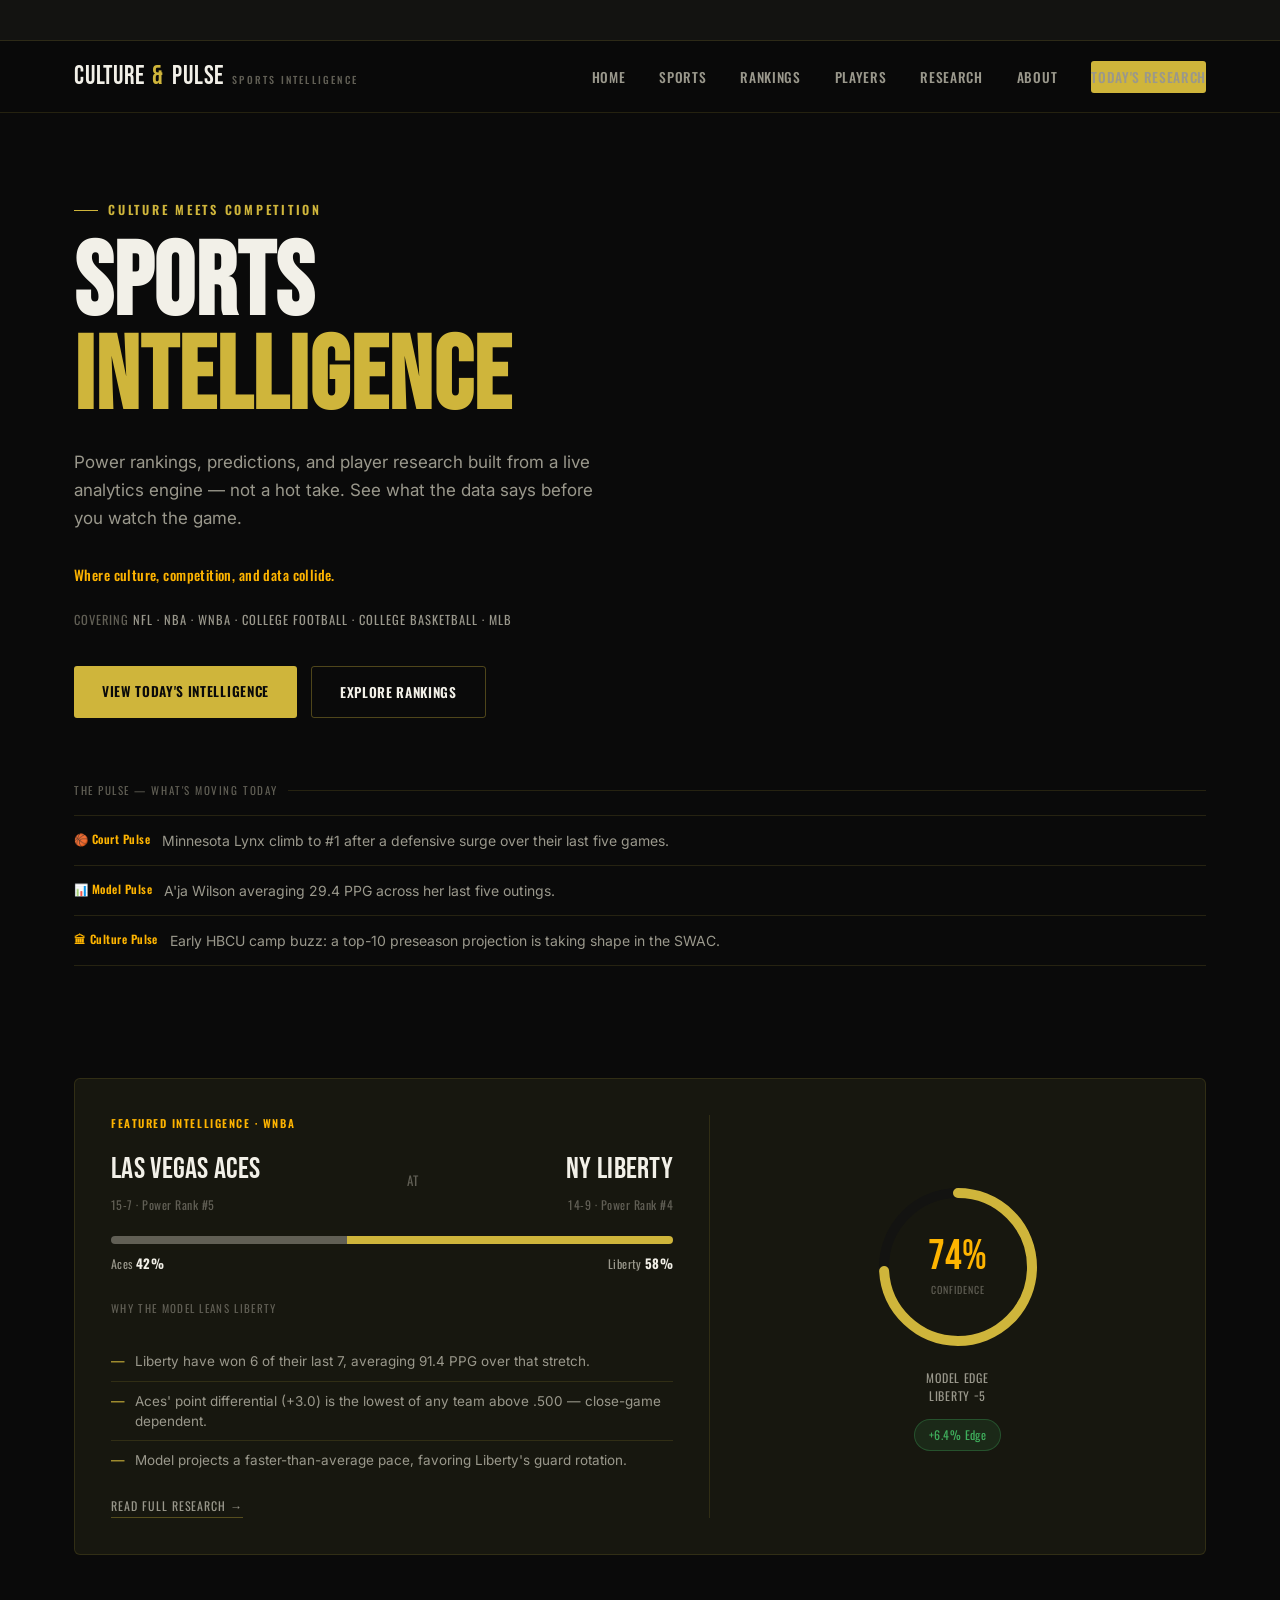
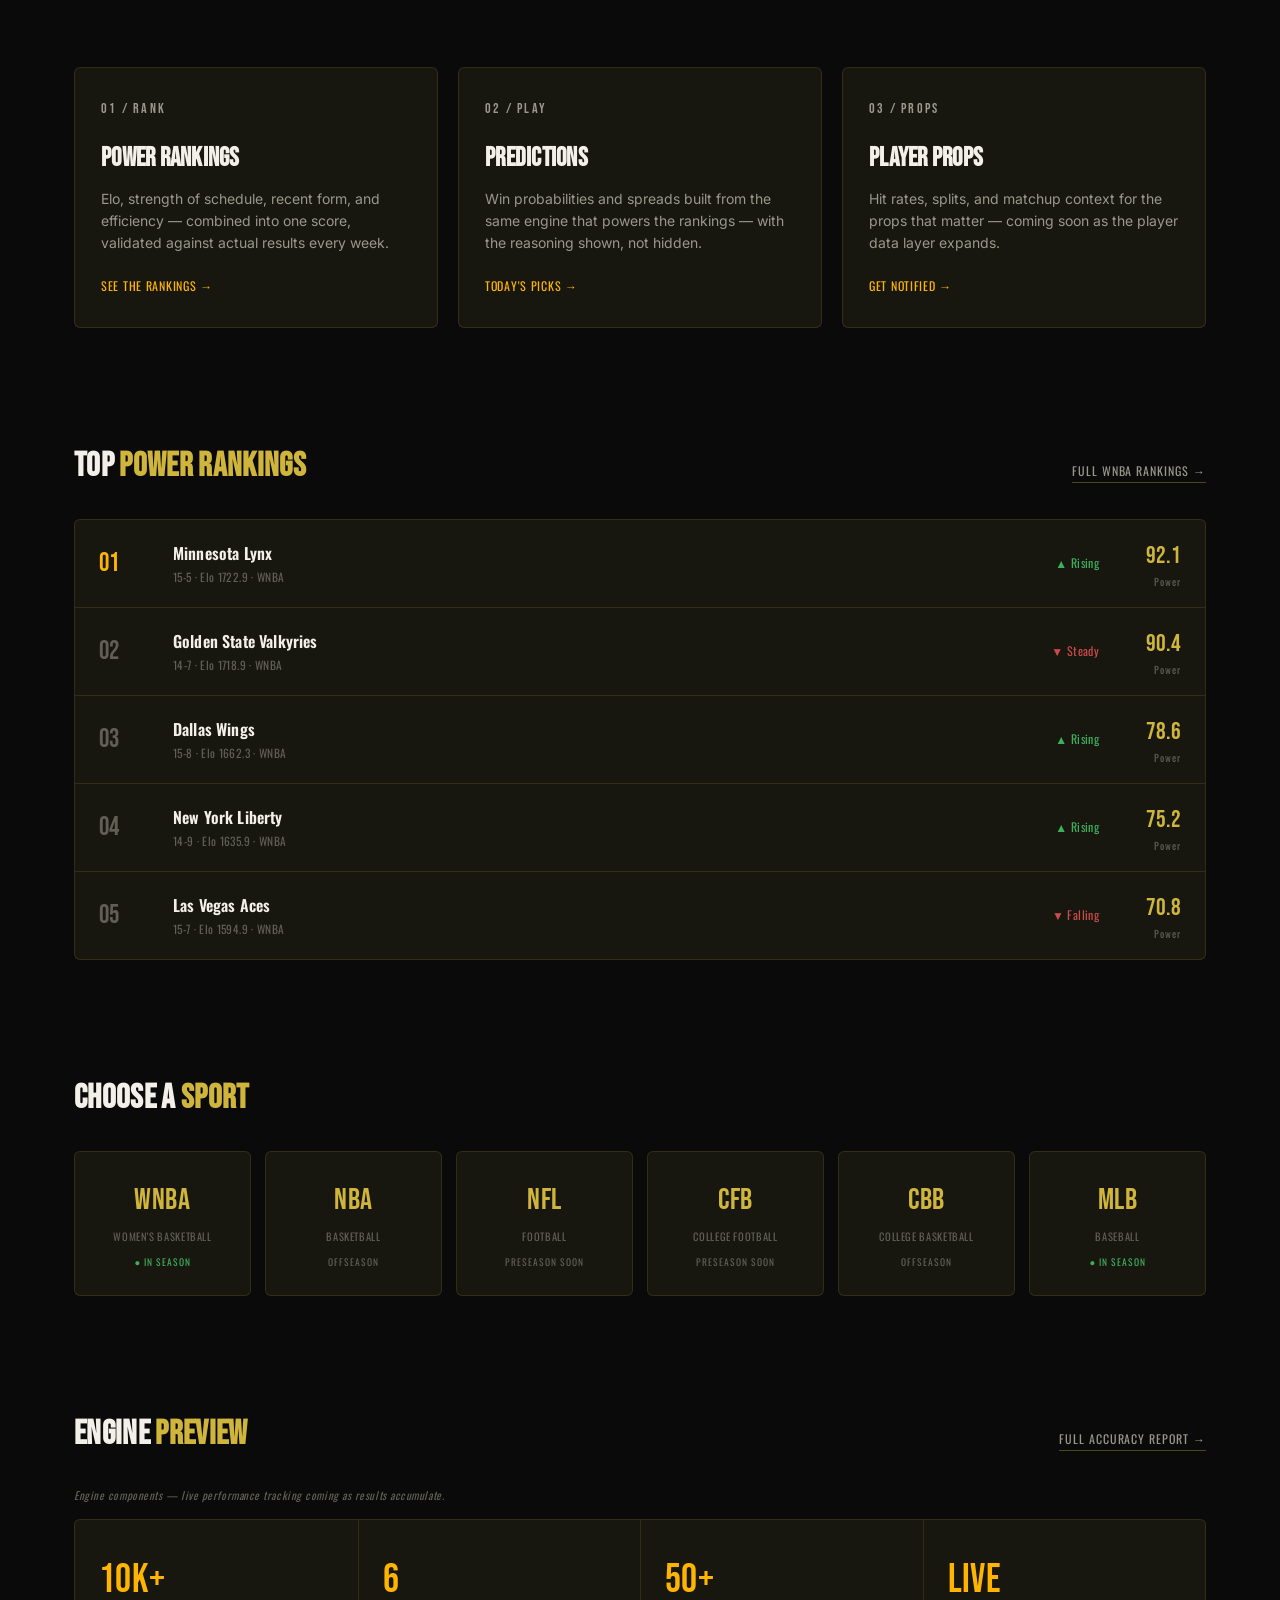
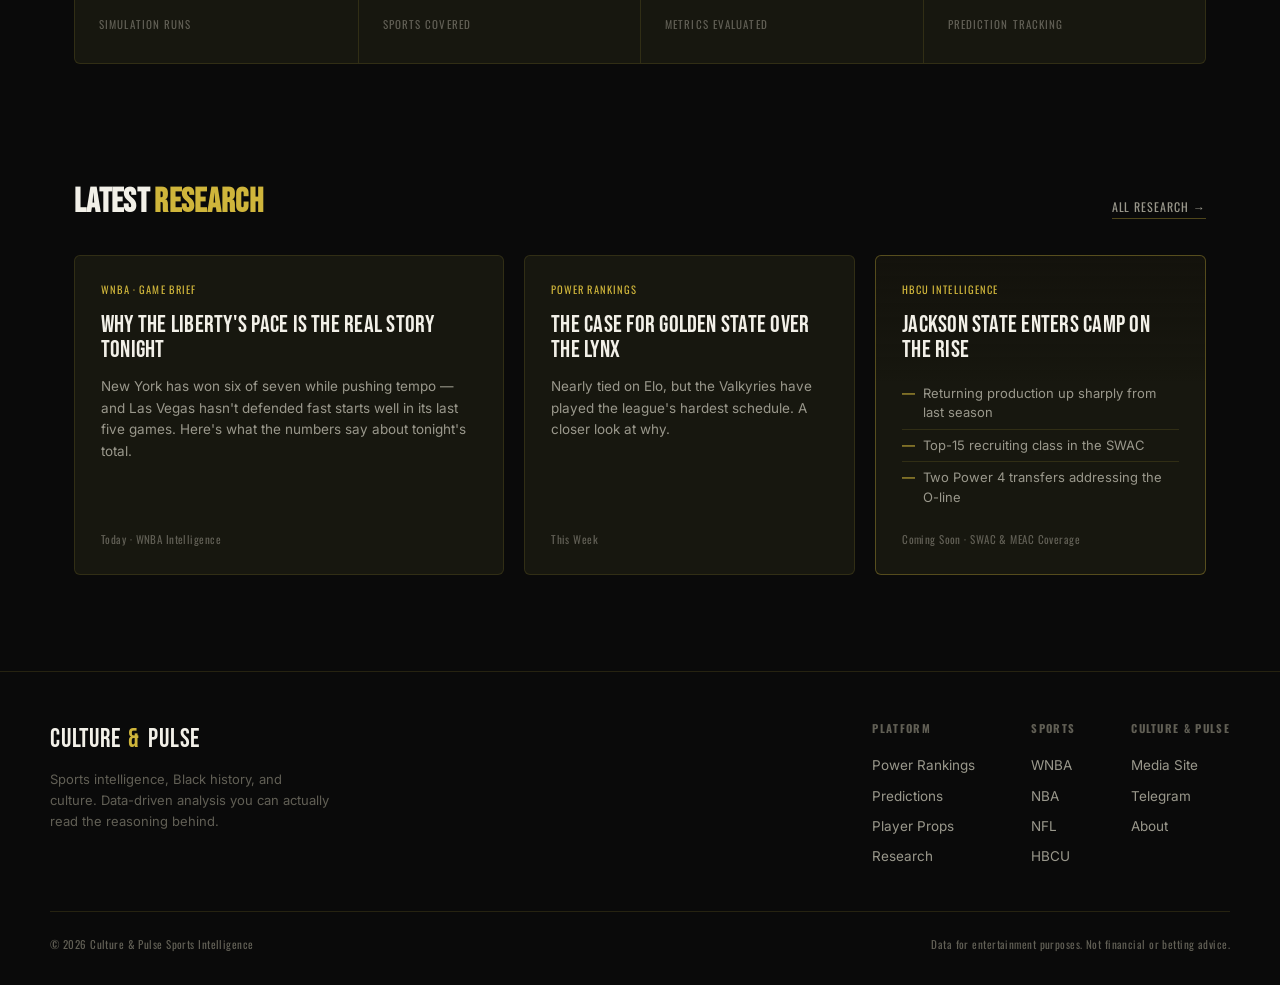
==== commit 3b9b07a2: "Remove name credit from footer" ====
--- a/index.html
+++ b/index.html
@@ -293,7 +293,7 @@
   <div class="footer-inner">
     <div class="footer-brand">
       <a href="#" class="logo">CULTURE <span class="amp">&</span> PULSE</a>
-      <p class="footer-tag">Sports intelligence, Black history, and culture — built by Drew Webber. Data-driven analysis you can actually read the reasoning behind.</p>
+      <p class="footer-tag">Sports intelligence, Black history, and culture. Data-driven analysis you can actually read the reasoning behind.</p>
     </div>
     <div class="footer-cols">
       <div class="footer-col">
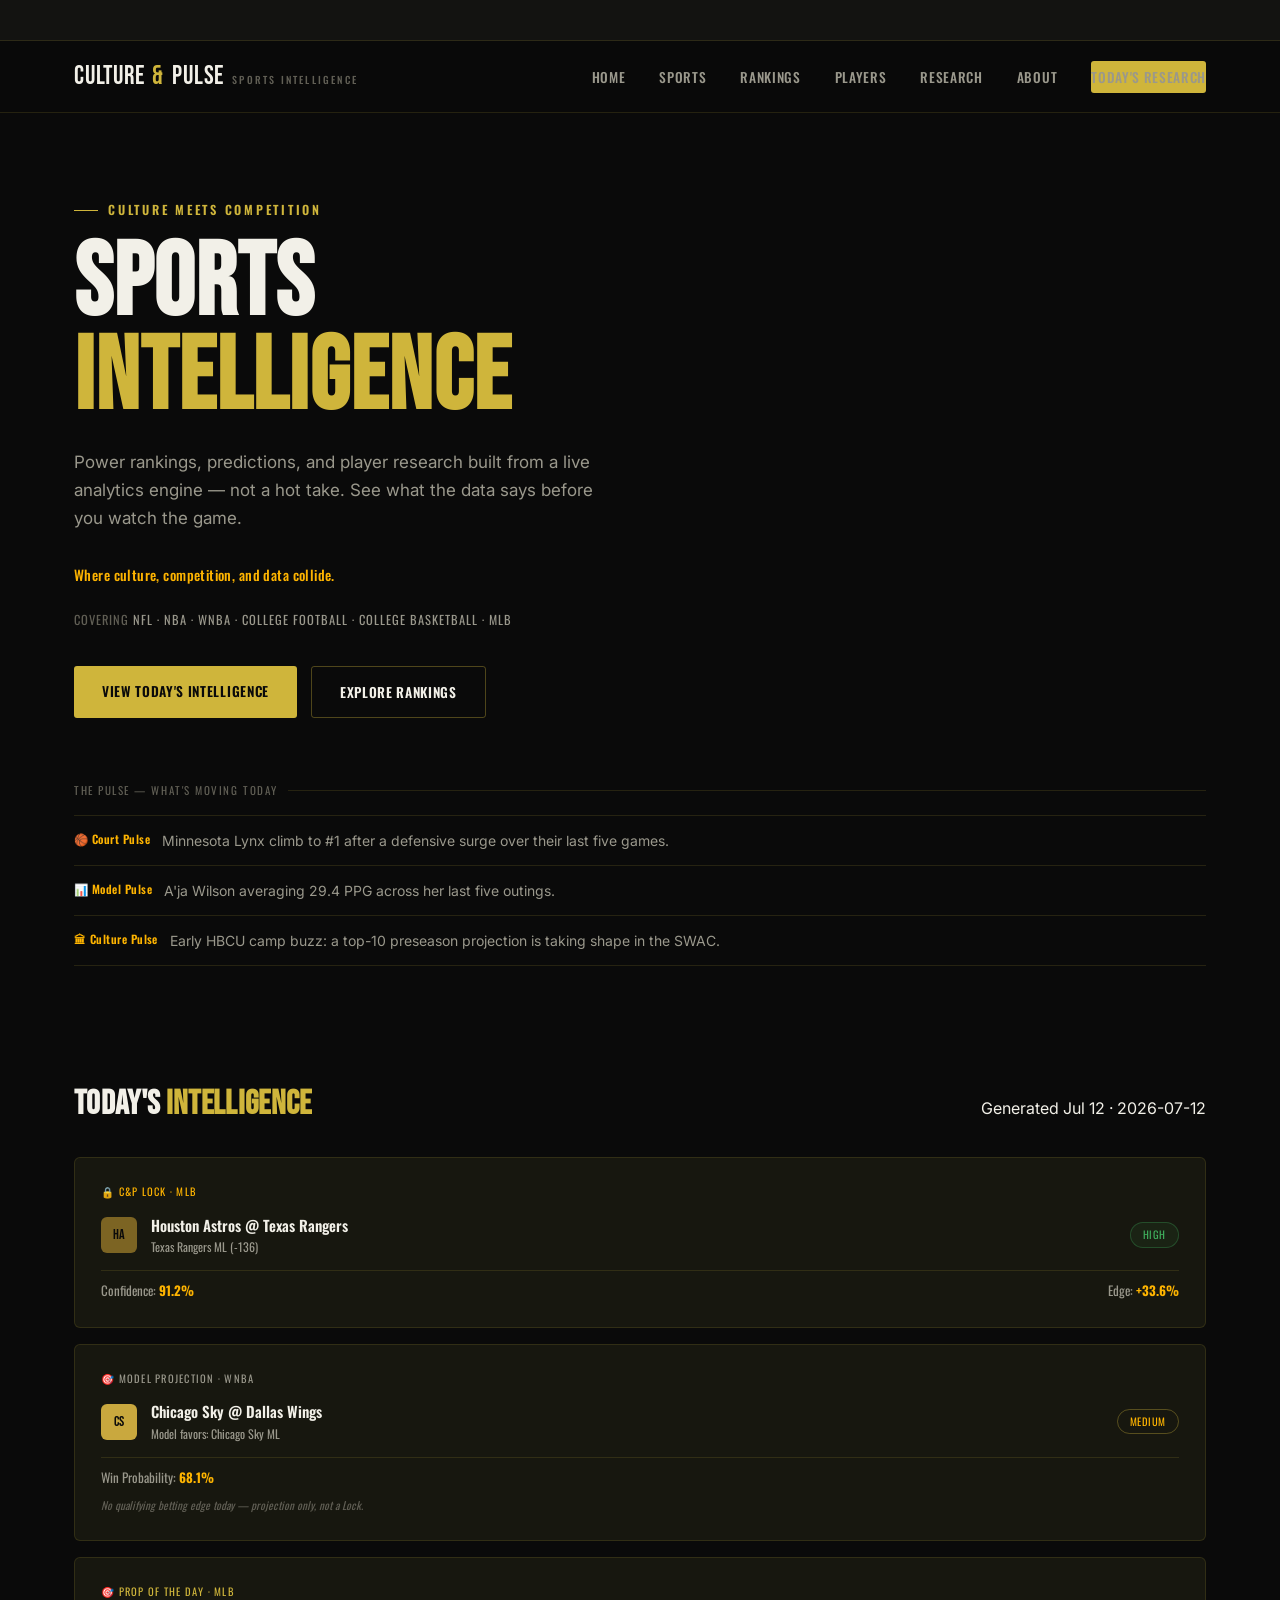
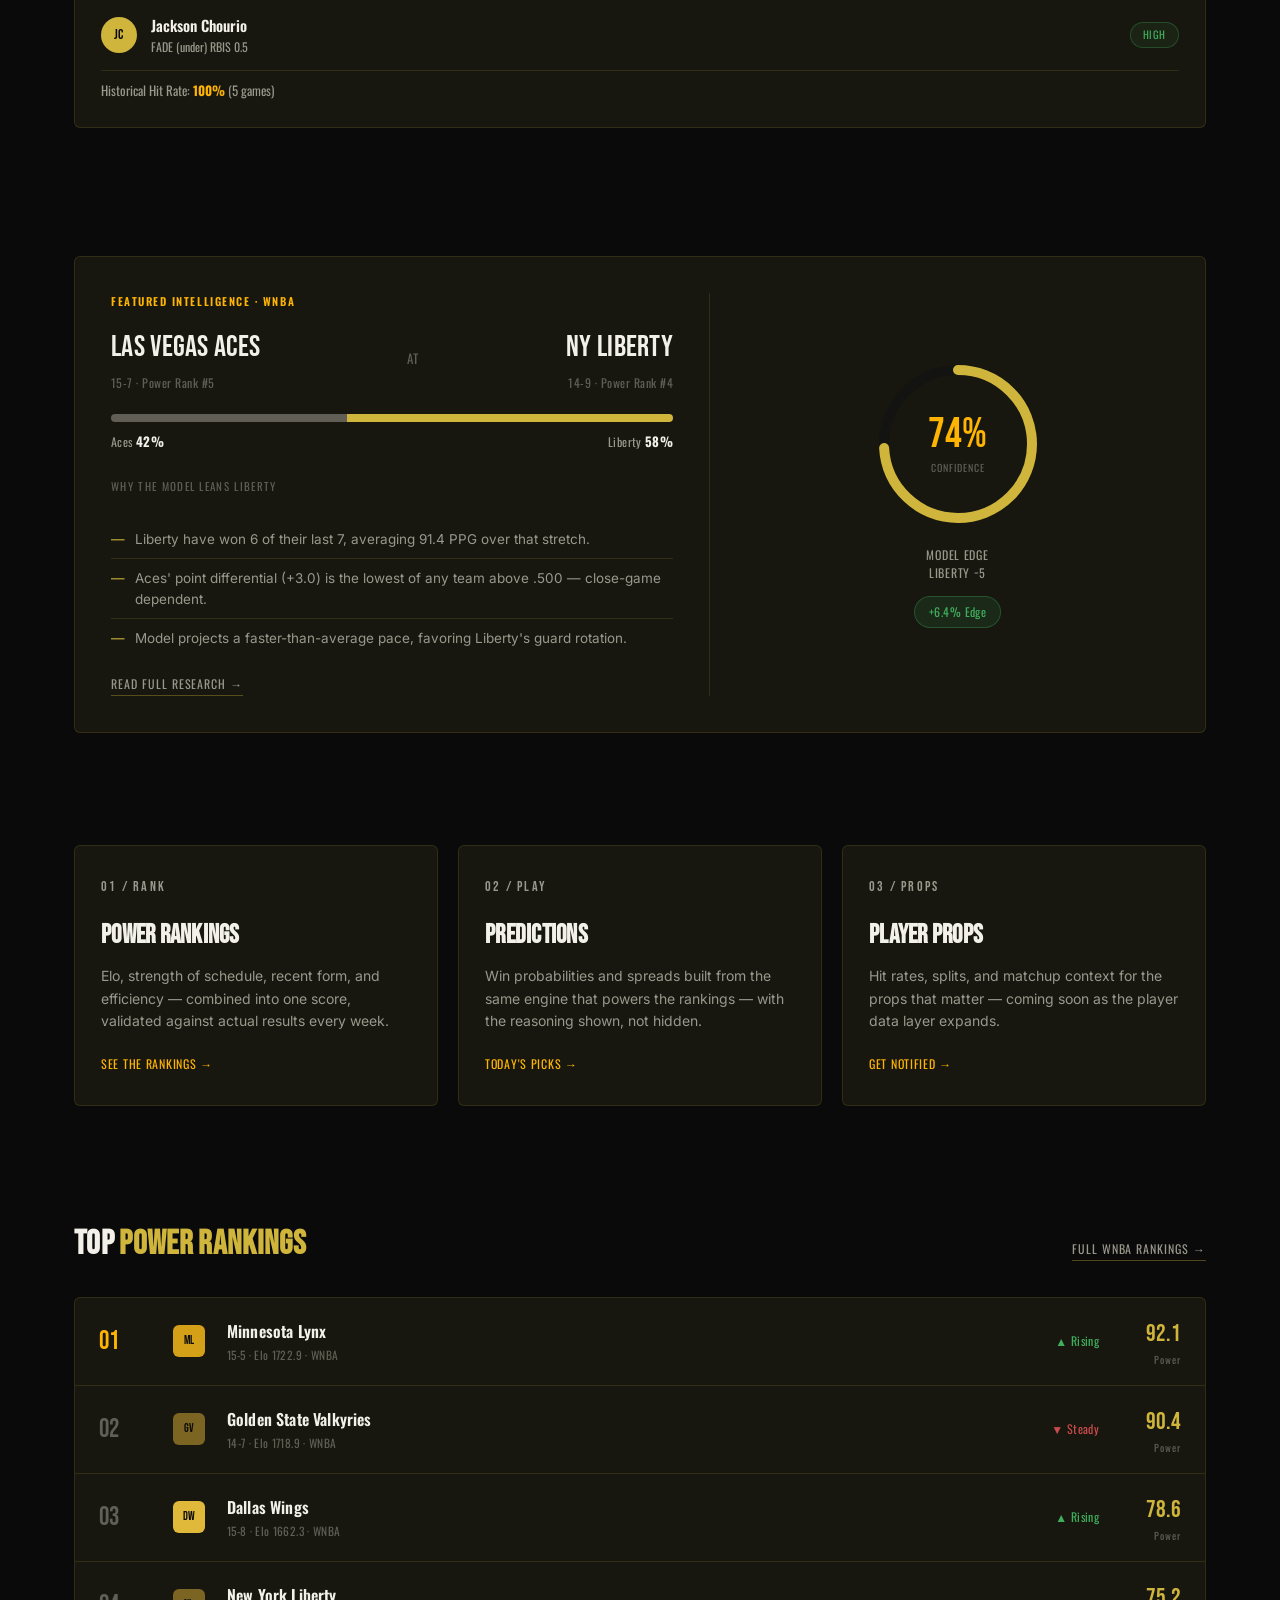
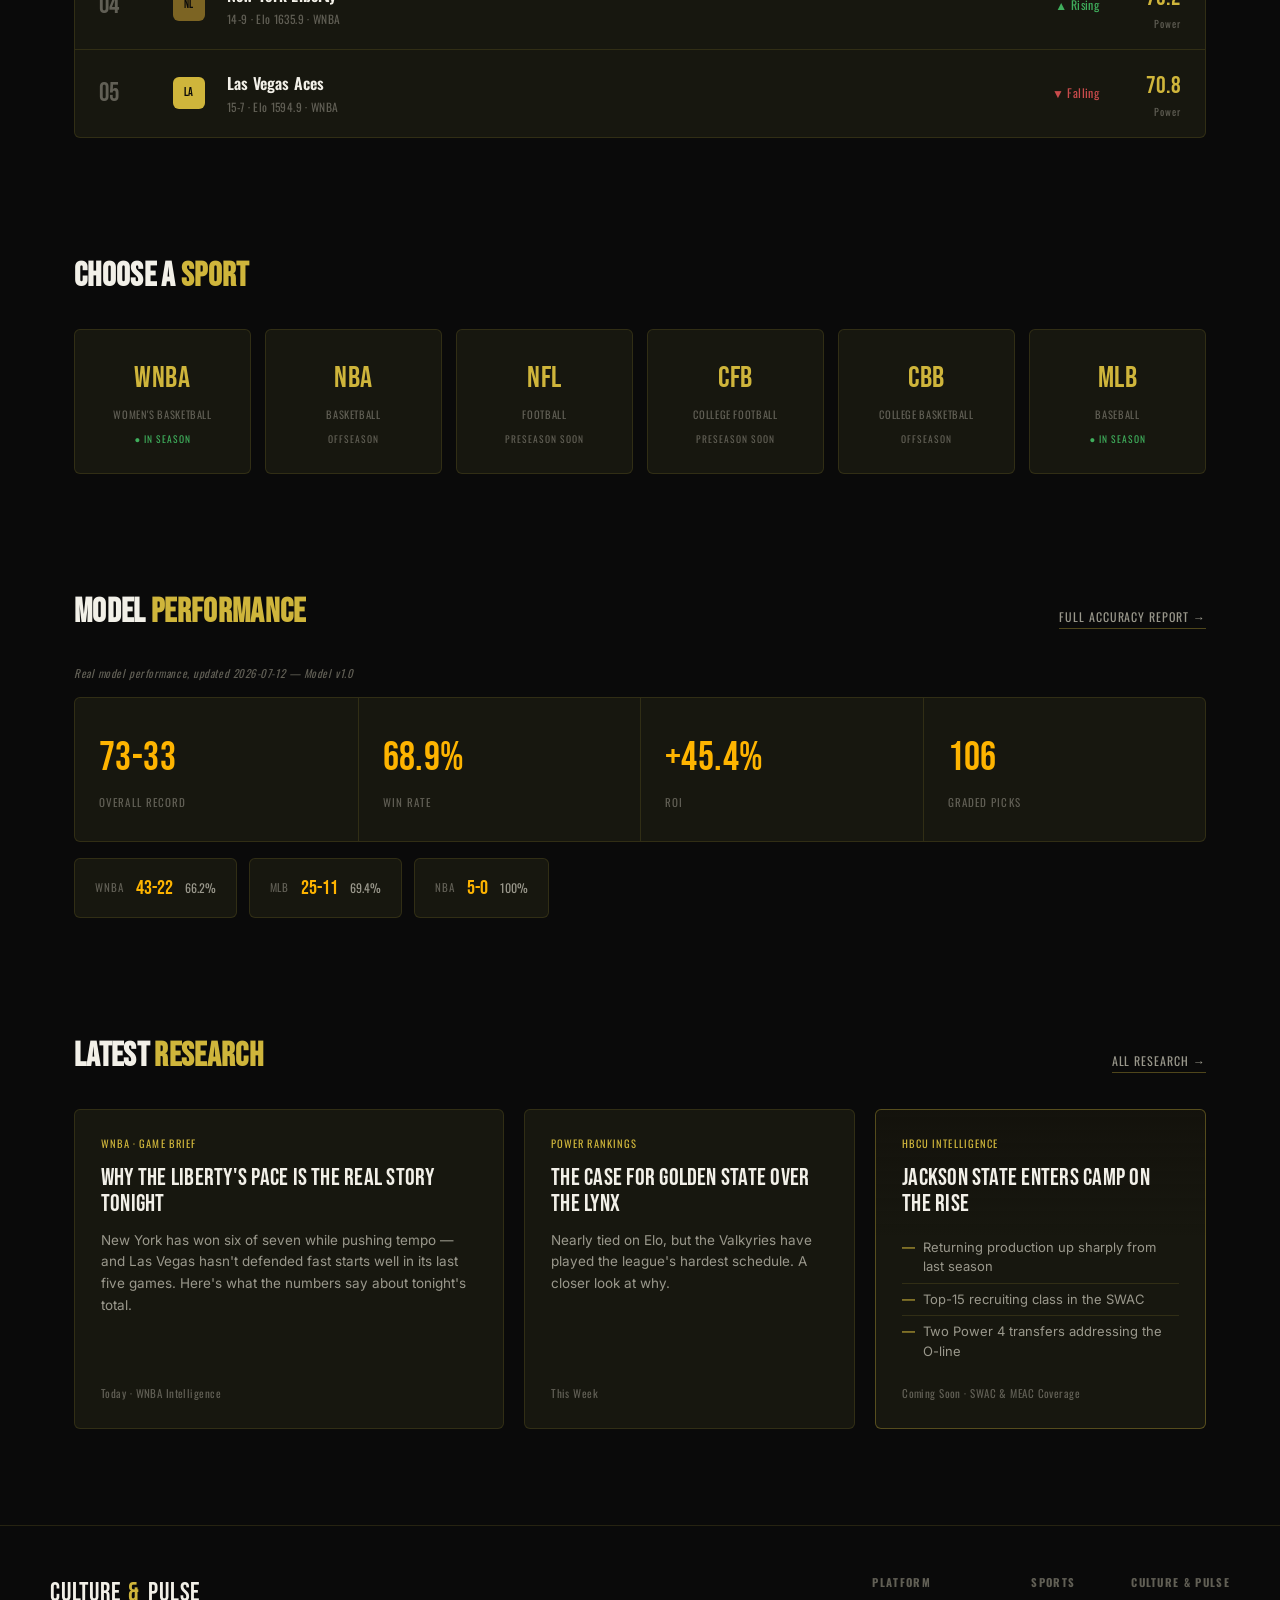
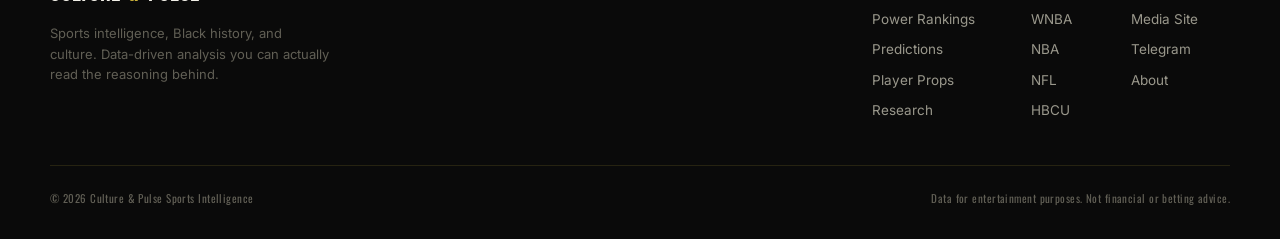
==== commit 1848dcde: "Add Today's Intelligence card and badge system" ====
--- a/index.html
+++ b/index.html
@@ -77,6 +77,18 @@
     </div>
   </section>
 
+  <section id="todays-intel">
+    <div class="wrap">
+      <div class="section-head">
+        <h2 class="section-title">Today's <span class="gold">Intelligence</span></h2>
+        <span class="page-meta" id="intelGeneratedAt"></span>
+      </div>
+      <div id="todaysIntelBody">
+        <div class="intel-empty">Loading today's intelligence…</div>
+      </div>
+    </div>
+  </section>
+
   <section id="gotd">
     <div class="wrap">
       <div class="gotd-card">
@@ -229,28 +241,17 @@
   <section id="performance">
     <div class="wrap">
       <div class="section-head">
-        <h2 class="section-title">Engine <span class="gold">Preview</span></h2>
+        <h2 class="section-title">Model <span class="gold">Performance</span></h2>
         <a href="#" class="section-link">Full Accuracy Report →</a>
       </div>
-      <p class="perf-caveat">Engine components — live performance tracking coming as results accumulate.</p>
-      <div class="perf-strip">
-        <div class="perf-cell">
-          <div class="perf-num">10K+</div>
-          <div class="perf-label">Simulation Runs</div>
-        </div>
-        <div class="perf-cell">
-          <div class="perf-num">6</div>
-          <div class="perf-label">Sports Covered</div>
-        </div>
-        <div class="perf-cell">
-          <div class="perf-num">50+</div>
-          <div class="perf-label">Metrics Evaluated</div>
-        </div>
-        <div class="perf-cell">
-          <div class="perf-num">Live</div>
-          <div class="perf-label">Prediction Tracking</div>
-        </div>
-      </div>
+      <p class="perf-caveat" id="perfCaveat">Loading model performance…</p>
+      <div class="perf-strip" id="perfStrip">
+        <div class="perf-cell"><div class="perf-num">—</div><div class="perf-label">Overall Record</div></div>
+        <div class="perf-cell"><div class="perf-num">—</div><div class="perf-label">Win Rate</div></div>
+        <div class="perf-cell"><div class="perf-num">—</div><div class="perf-label">ROI</div></div>
+        <div class="perf-cell"><div class="perf-num">—</div><div class="perf-label">Graded Picks</div></div>
+      </div>
+      <div class="perf-by-sport" id="perfBySport"></div>
     </div>
   </section>
 
@@ -324,6 +325,7 @@
   </div>
 </footer>
 
+<script src="badges.js"></script>
 <script>
   const toggle = document.getElementById('navToggle');
   const links = document.getElementById('navLinks');
@@ -341,6 +343,140 @@
       });
     });
   }
+
+  // Model Performance — real numbers from publish_performance_summary.py
+  // (performance_tracker.py's actual queries against results/predictions).
+  // Deliberately does NOT render confidence_calibration on the public
+  // card, even though it's in the JSON — that breakdown currently shows
+  // an unresolved model-calibration issue (higher-stated-confidence picks
+  // performing worse than lower-confidence ones), and publishing that
+  // undercuts the "trust the reasoning" pitch this whole site is built
+  // on. Revisit once that's actually fixed. See performance_tracker.py's
+  // own notes on the same issue.
+  fetch('data/performance-summary.json')
+    .then(res => { if (!res.ok) throw new Error('Performance data not found (' + res.status + ')'); return res.json(); })
+    .then(data => {
+      document.getElementById('perfCaveat').textContent =
+        `Real model performance, updated ${data.updated} — Model ${data.model_version}`;
+
+      const strip = document.getElementById('perfStrip');
+      strip.innerHTML = `
+        <div class="perf-cell"><div class="perf-num">${data.overall.record.value}</div><div class="perf-label">Overall Record</div></div>
+        <div class="perf-cell"><div class="perf-num">${data.overall.win_rate_pct.value}%</div><div class="perf-label">Win Rate</div></div>
+        <div class="perf-cell"><div class="perf-num">${data.roi.roi_pct.value >= 0 ? '+' : ''}${data.roi.roi_pct.value}%</div><div class="perf-label">ROI</div></div>
+        <div class="perf-cell"><div class="perf-num">${data.overall.total_graded.value}</div><div class="perf-label">Graded Picks</div></div>
+      `;
+
+      const bySport = document.getElementById('perfBySport');
+      bySport.innerHTML = data.by_sport.map(s => `
+        <div class="perf-sport-pill">
+          <span class="perf-sport-name">${s.sport.toUpperCase()}</span>
+          <span class="perf-sport-record">${s.record.value}</span>
+          <span class="perf-sport-rate">${s.win_rate_pct.value}%</span>
+        </div>
+      `).join('');
+    })
+    .catch(err => {
+      document.getElementById('perfCaveat').textContent = `Couldn't load performance data — ${err.message}`;
+      console.error(err);
+    });
+
+  // Today's Intelligence — real Locks/Projections/Props from
+  // pick_of_the_day.py's daily-intelligence.json export (auto-pushed
+  // nightly, same file Telegram sends from). Renders whatever's
+  // actually there — zero, one, or several of each — never pads with
+  // placeholder picks on a quiet day.
+  fetch('data/daily-intelligence.json')
+    .then(res => { if (!res.ok) throw new Error('Daily intelligence not found (' + res.status + ')'); return res.json(); })
+    .then(data => {
+      const genDate = new Date(data.generated_at);
+      document.getElementById('intelGeneratedAt').textContent =
+        `Generated ${genDate.toLocaleDateString('en-US', { month: 'short', day: 'numeric' })} · ${data.date}`;
+
+      const tierClass = t => (t || '').toLowerCase();
+      let html = '';
+
+      data.locks.forEach(lock => {
+        const [away, home] = lock.game.split(/\s+@\s+/);
+        html += `
+          <div class="intel-card">
+            <p class="intel-card-tag lock">🔒 C&amp;P Lock · ${lock.sport.toUpperCase()}</p>
+            <div class="intel-row">
+              ${renderTeamBadge(away, 36)}
+              <div class="intel-row-info">
+                <div class="intel-matchup">${lock.game}</div>
+                <div class="intel-sub">${lock.pick} (${lock.odds})</div>
+              </div>
+              <span class="intel-tier ${tierClass(lock.confidence_tier)}">${lock.confidence_tier}</span>
+            </div>
+            <div class="intel-stat-row">
+              <span>Confidence: <b>${lock.confidence}%</b></span>
+              <span>Edge: <b>+${lock.edge_pct}%</b></span>
+            </div>
+          </div>`;
+      });
+
+      data.projections.forEach(proj => {
+        const [away, home] = proj.game.split(/\s+@\s+/);
+        html += `
+          <div class="intel-card">
+            <p class="intel-card-tag projection">🎯 Model Projection · ${proj.sport.toUpperCase()}</p>
+            <div class="intel-row">
+              ${renderTeamBadge(away, 36)}
+              <div class="intel-row-info">
+                <div class="intel-matchup">${proj.game}</div>
+                <div class="intel-sub">Model favors: ${proj.favorite}</div>
+              </div>
+              <span class="intel-tier ${tierClass(proj.confidence_tier)}">${proj.confidence_tier}</span>
+            </div>
+            <div class="intel-stat-row">
+              <span>Win Probability: <b>${proj.win_probability}%</b></span>
+            </div>
+            <p class="intel-caveat-line">No qualifying betting edge today — projection only, not a Lock.</p>
+          </div>`;
+      });
+
+      data.props.forEach(prop => {
+        html += `
+          <div class="intel-card">
+            <p class="intel-card-tag prop">🎯 Prop of the Day · ${prop.sport.toUpperCase()}</p>
+            <div class="intel-row">
+              ${renderPlayerBadge(prop.player, 36)}
+              <div class="intel-row-info">
+                <div class="intel-matchup">${prop.player}</div>
+                <div class="intel-sub">${prop.side} ${prop.stat} ${prop.line}</div>
+              </div>
+              <span class="intel-tier ${tierClass(prop.confidence_tier)}">${prop.confidence_tier}</span>
+            </div>
+            <div class="intel-stat-row">
+              <span>Historical Hit Rate: <b>${prop.historical_hit_rate_pct}%</b> (${prop.games_sampled} games)</span>
+            </div>
+          </div>`;
+      });
+
+      if (!html) {
+        html = '<div class="intel-empty">Nothing cleared the confidence bar today — check back tomorrow.</div>';
+      }
+
+      document.getElementById('todaysIntelBody').innerHTML = html;
+    })
+    .catch(err => {
+      document.getElementById('todaysIntelBody').innerHTML =
+        `<div class="intel-empty">Couldn't load today's intelligence — ${err.message}</div>`;
+      console.error(err);
+    });
+
+  // Inject badges into the static Power Rankings preview rows (these
+  // 5 rows are hand-typed HTML, not JSON-rendered, so badges get
+  // added here rather than baked into the markup — keeps the badge
+  // logic in one place instead of hardcoding SVG/initials by hand).
+  document.querySelectorAll('.rank-row').forEach(row => {
+    const rankNum = row.querySelector('.rank-num');
+    const nameEl = row.querySelector('.rank-team-name');
+    if (rankNum && nameEl) {
+      rankNum.insertAdjacentHTML('afterend', renderTeamBadge(nameEl.textContent.trim(), 32));
+    }
+  });
 </script>
 
 </body>
--- a/styles.css
+++ b/styles.css
@@ -410,7 +410,7 @@
     background:var(--bg-card);border:1px solid var(--border);border-radius:6px;overflow:hidden;
   }
   .rank-row{
-    display:grid;grid-template-columns:56px 1fr auto auto;align-items:center;
+    display:grid;grid-template-columns:56px 36px 1fr auto auto;align-items:center;
     gap:18px;padding:18px 24px;border-top:1px solid var(--border);
   }
   .rank-row:first-child{border-top:none;}
@@ -471,6 +471,16 @@
     font-family:var(--label);font-size:11px;letter-spacing:0.05em;
     color:var(--text-faint);font-style:italic;margin-bottom:16px;
   }
+  .perf-by-sport{
+    display:flex;gap:12px;flex-wrap:wrap;margin-top:16px;
+  }
+  .perf-sport-pill{
+    background:var(--bg-card);border:1px solid var(--border);border-radius:6px;
+    padding:14px 20px;display:flex;align-items:center;gap:12px;
+  }
+  .perf-sport-name{font-family:var(--label);font-size:11px;letter-spacing:0.08em;text-transform:uppercase;color:var(--text-faint);}
+  .perf-sport-record{font-family:var(--display);font-size:20px;color:var(--gold-bright);}
+  .perf-sport-rate{font-family:var(--label);font-size:12px;color:var(--text-dim);}
 
   /* ---------- Research ---------- */
   .research-grid{display:grid;grid-template-columns:1.3fr 1fr 1fr;gap:20px;}
@@ -528,4 +538,48 @@
   font-family:var(--label);font-size:10.5px;letter-spacing:0.05em;color:var(--text-faint);
   display:flex;gap:18px;flex-wrap:wrap;
 }
-.intel-badge b{color:var(--text-dim);font-weight:500;}+.intel-badge b{color:var(--text-dim);font-weight:500;}
+
+/* ---------- Badges (team crests / player avatars, initials-based) ---------- */
+.badge{
+  display:inline-flex;align-items:center;justify-content:center;
+  font-family:var(--display);letter-spacing:0.02em;color:#0a0a0a;
+  flex-shrink:0;line-height:1;
+}
+.badge-team{
+  border-radius:6px;
+}
+.badge-player{
+  border-radius:50%;
+}
+.badge-inline{
+  vertical-align:middle;margin-right:10px;
+}
+
+/* ---------- Today's Intelligence (homepage) ---------- */
+.intel-card{
+  background:var(--bg-card);border:1px solid var(--border);border-radius:6px;
+  padding:26px;margin-bottom:16px;
+}
+.intel-card-tag{
+  font-family:var(--label);font-size:10.5px;letter-spacing:0.12em;text-transform:uppercase;
+  margin-bottom:14px;
+}
+.intel-card-tag.lock{color:var(--gold-bright);}
+.intel-card-tag.projection{color:var(--text-dim);}
+.intel-card-tag.prop{color:var(--gold);}
+.intel-row{display:flex;align-items:center;gap:14px;margin-bottom:14px;}
+.intel-row-info{flex:1;}
+.intel-matchup{font-family:var(--label);font-weight:600;font-size:15px;}
+.intel-sub{font-family:var(--label);font-size:12px;color:var(--text-dim);margin-top:2px;}
+.intel-stat-row{display:flex;justify-content:space-between;font-family:var(--label);font-size:13px;color:var(--text-dim);padding-top:10px;border-top:1px solid var(--border);}
+.intel-stat-row b{color:var(--gold-bright);}
+.intel-tier{
+  font-family:var(--label);font-size:10.5px;letter-spacing:0.05em;text-transform:uppercase;
+  border-radius:20px;padding:4px 12px;border:1px solid var(--border-bright);
+}
+.intel-tier.high{color:var(--win);border-color:rgba(63,174,92,0.3);background:rgba(63,174,92,0.08);}
+.intel-tier.medium{color:var(--gold-bright);border-color:var(--border-bright);}
+.intel-tier.low{color:var(--text-faint);}
+.intel-caveat-line{font-family:var(--label);font-size:11px;color:var(--text-faint);font-style:italic;margin-top:10px;}
+.intel-empty{font-family:var(--label);font-size:13px;color:var(--text-faint);text-align:center;padding:24px;}
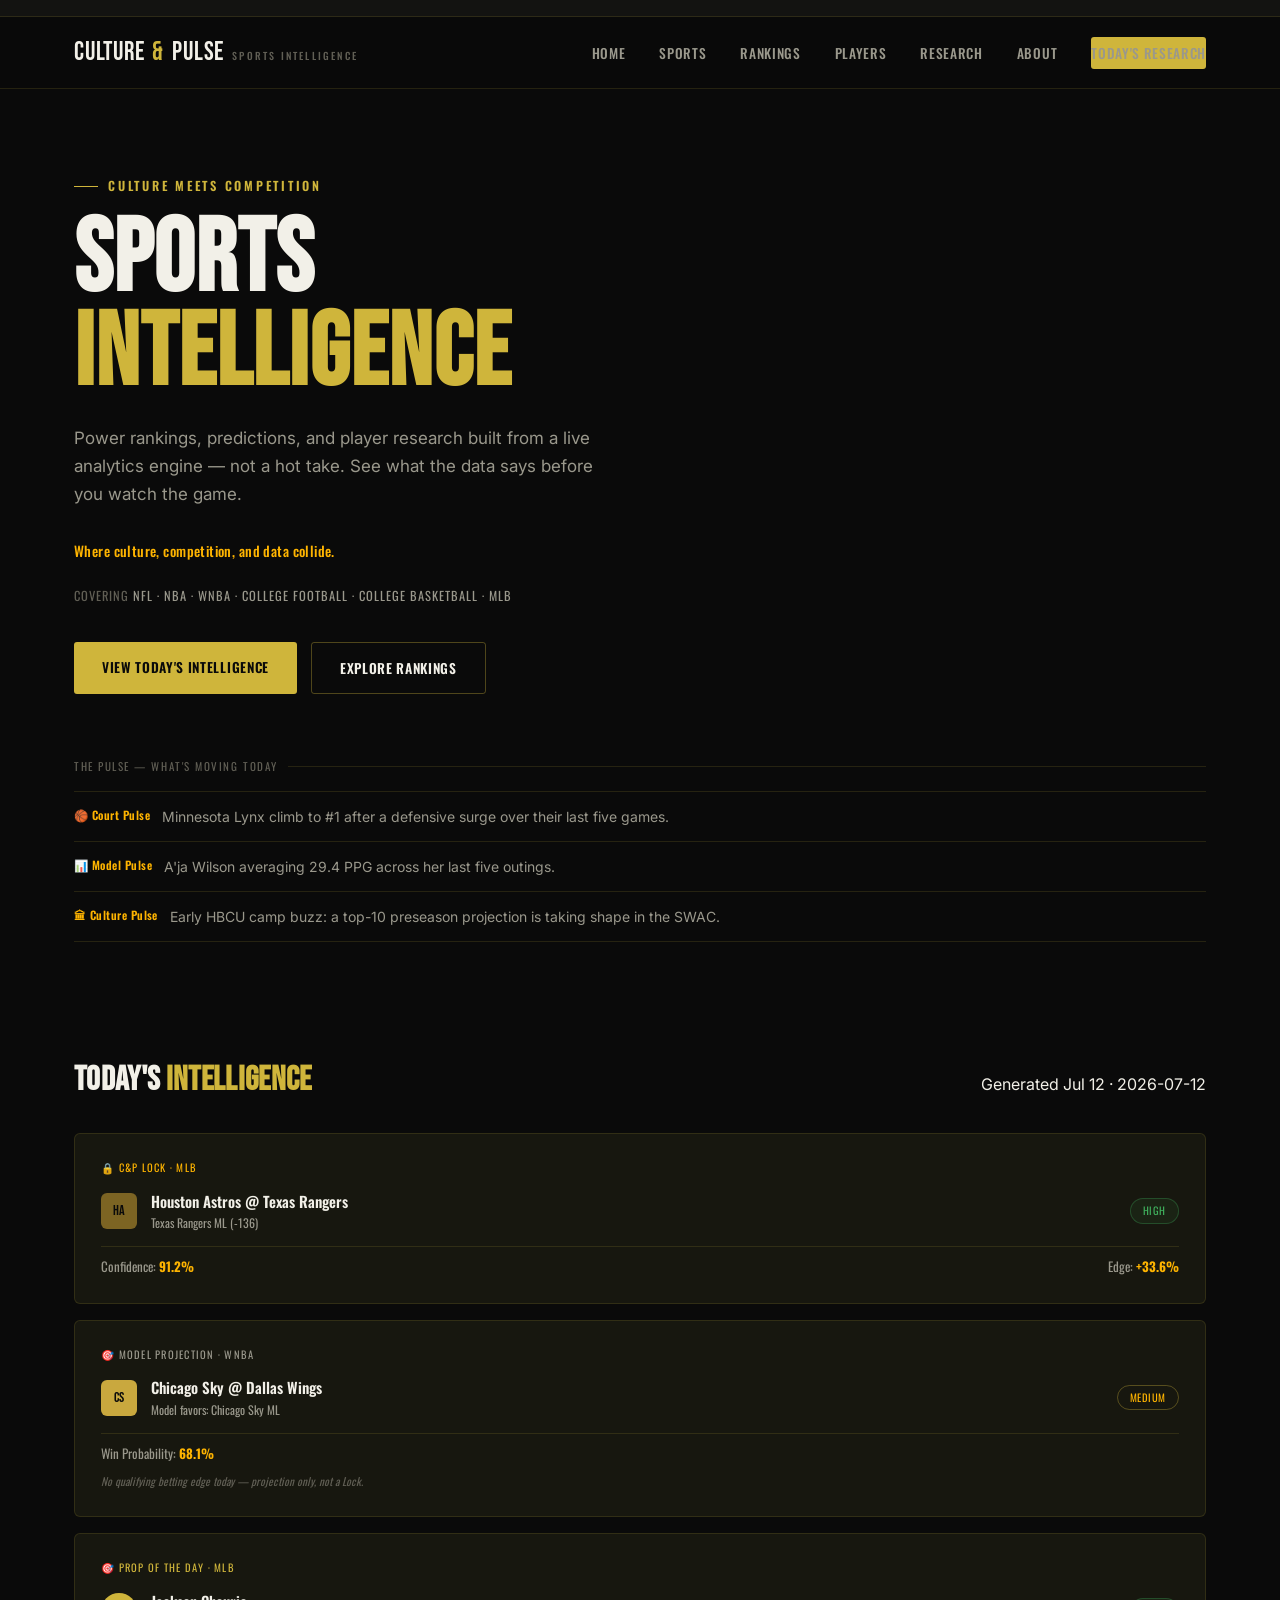
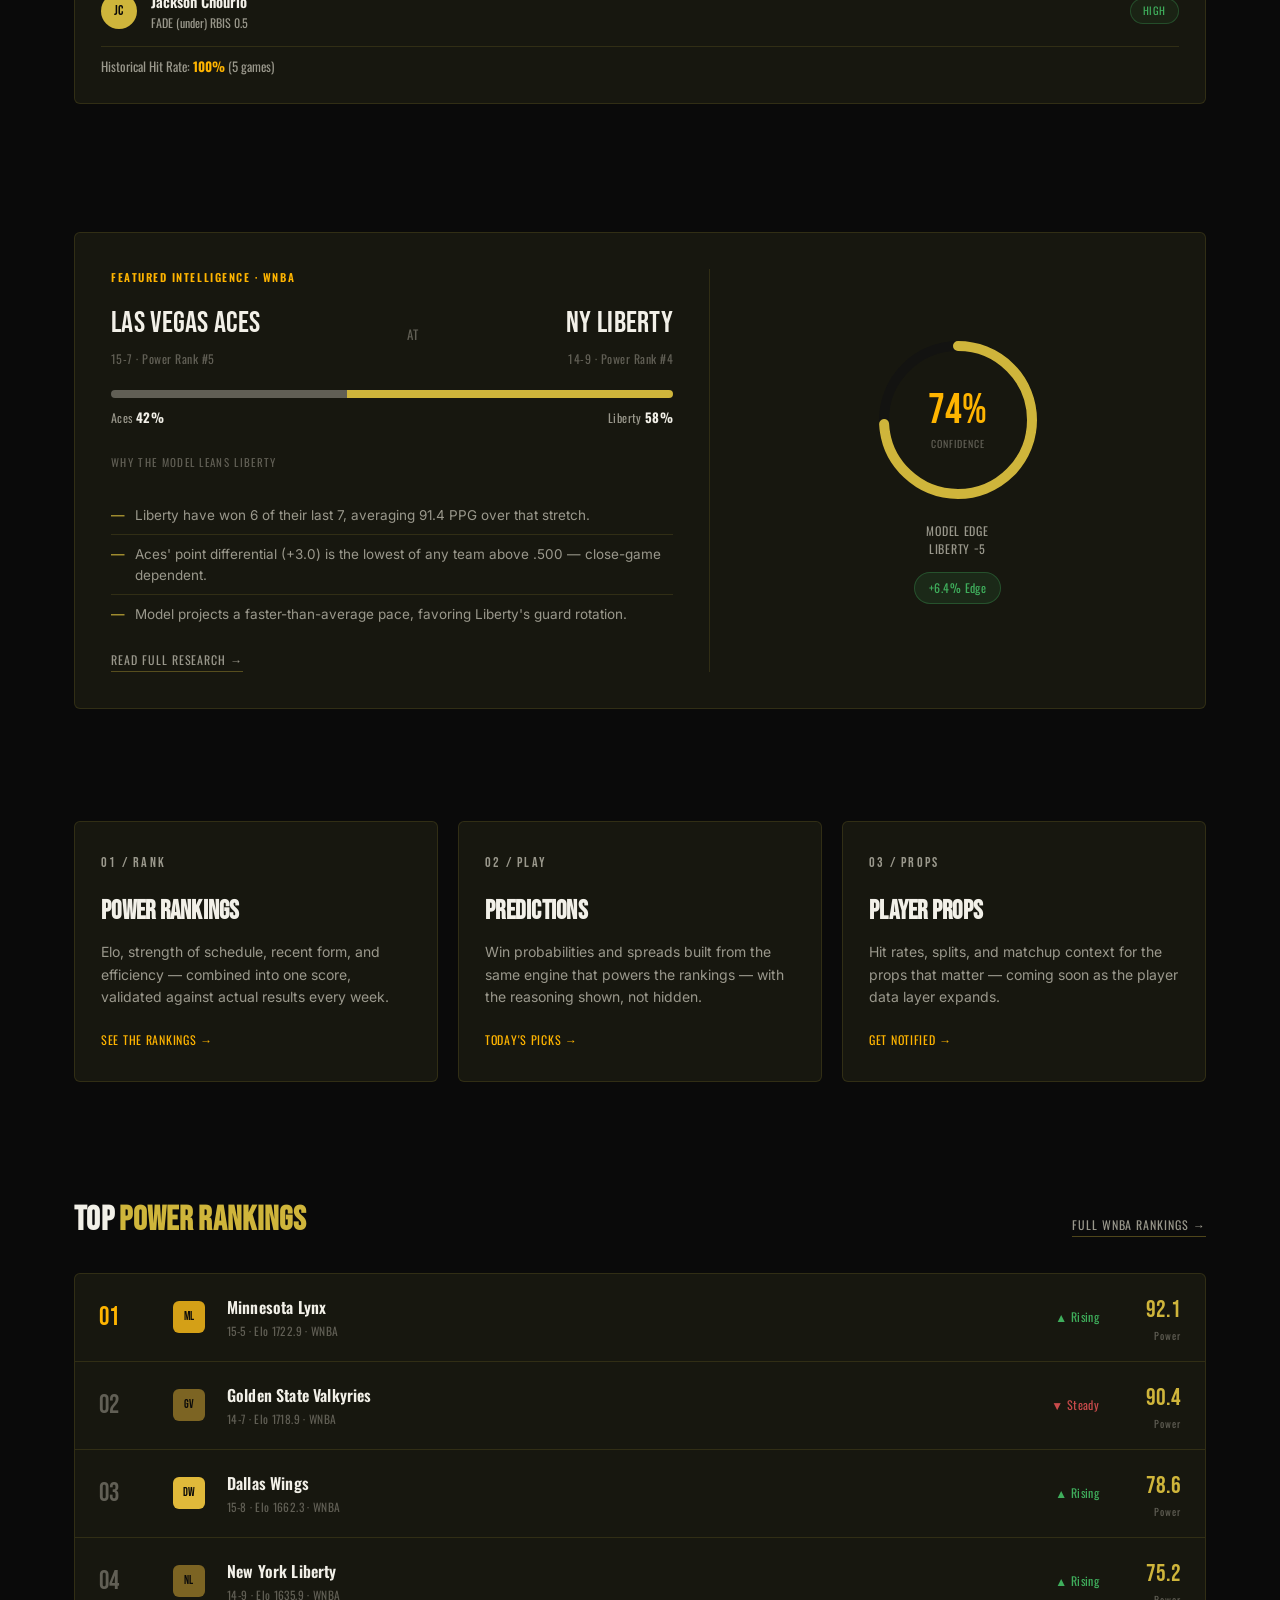
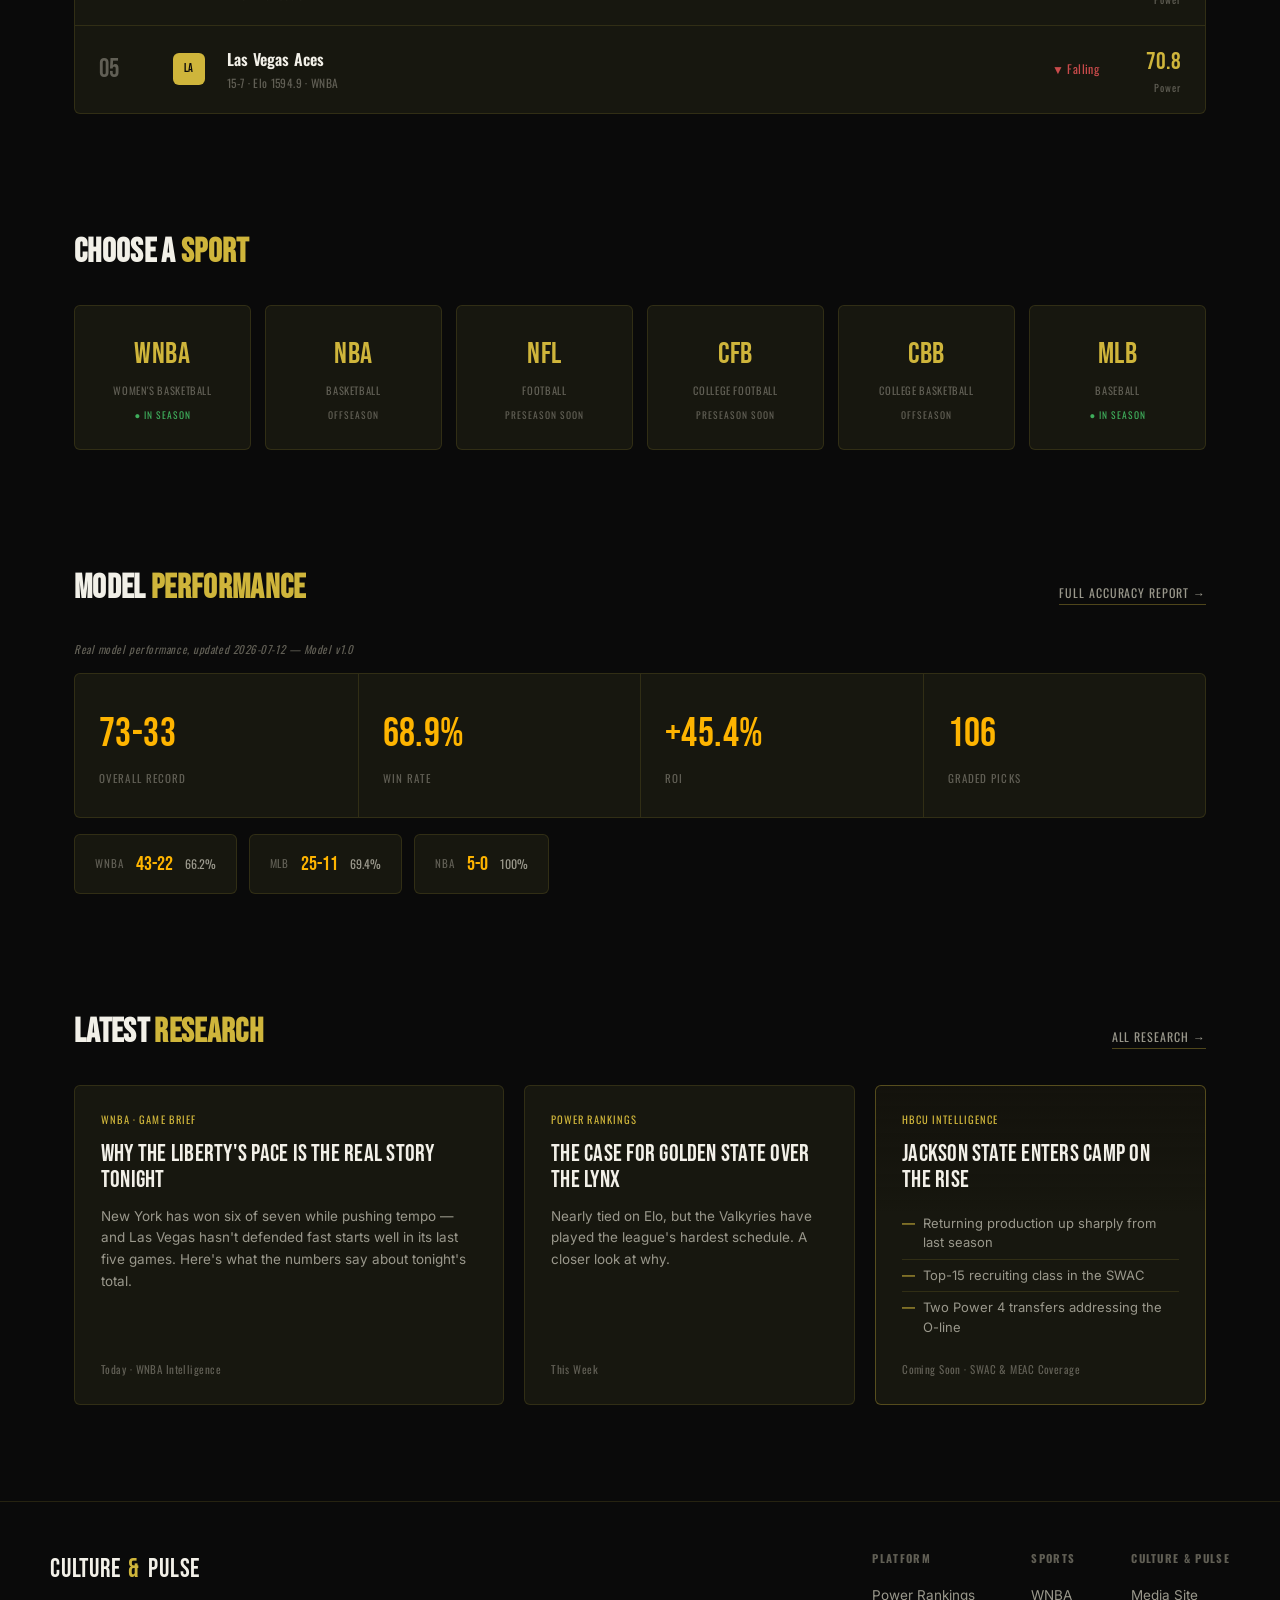
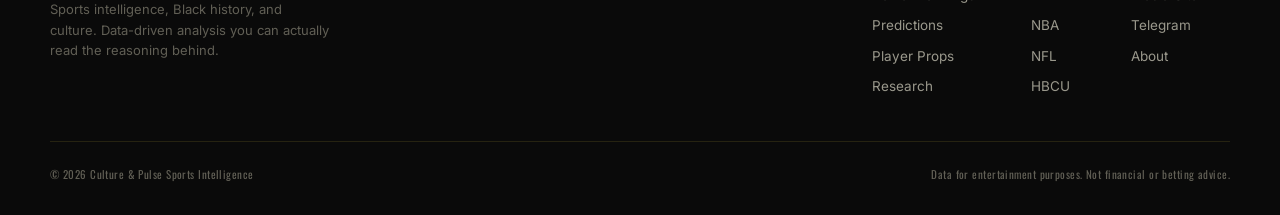
==== commit 51b56c4d: "Wire live scores ticker + real WNBA rankings data into site" ====
--- a/index.html
+++ b/index.html
@@ -11,20 +11,7 @@
 </head>
 <body>
 
-<div class="ticker-bar" aria-hidden="true">
-  <div class="ticker-track">
-    <span class="ticker-item"><span class="dot">●</span> WNBA <b>LV ACES</b> 84 <span class="up">▲</span> <b>NY LIBERTY</b> 79 — FINAL</span>
-    <span class="ticker-item"><span class="dot">●</span> POWER RANK #1 <b>MINNESOTA LYNX</b> 92.1</span>
-    <span class="ticker-item"><span class="dot">●</span> MODEL RECORD <b>68-29</b> <span class="up">68.8%</span></span>
-    <span class="ticker-item"><span class="dot">●</span> TRENDING PROP <b>A'JA WILSON</b> O24.5 PTS — 8/10</span>
-    <span class="ticker-item"><span class="dot">●</span> NBA OFFSEASON — DRAFT INTELLIGENCE LIVE</span>
-    <span class="ticker-item"><span class="dot">●</span> ROI THIS SEASON <span class="up">+38.9%</span></span>
-    <span class="ticker-item"><span class="dot">●</span> WNBA <b>LV ACES</b> 84 <span class="up">▲</span> <b>NY LIBERTY</b> 79 — FINAL</span>
-    <span class="ticker-item"><span class="dot">●</span> POWER RANK #1 <b>MINNESOTA LYNX</b> 92.1</span>
-    <span class="ticker-item"><span class="dot">●</span> MODEL RECORD <b>68-29</b> <span class="up">68.8%</span></span>
-    <span class="ticker-item"><span class="dot">●</span> TRENDING PROP <b>A'JA WILSON</b> O24.5 PTS — 8/10</span>
-  </div>
-</div>
+<div id="cp-ticker"></div>
 
 <header>
   <nav>
@@ -326,6 +313,7 @@
 </footer>
 
 <script src="badges.js"></script>
+<script src="ticker.js"></script>
 <script>
   const toggle = document.getElementById('navToggle');
   const links = document.getElementById('navLinks');
@@ -480,4 +468,4 @@
 </script>
 
 </body>
-</html>
+</html>
--- a/styles.css
+++ b/styles.css
@@ -583,3 +583,66 @@
 .intel-tier.low{color:var(--text-faint);}
 .intel-caveat-line{font-family:var(--label);font-size:11px;color:var(--text-faint);font-style:italic;margin-top:10px;}
 .intel-empty{font-family:var(--label);font-size:13px;color:var(--text-faint);text-align:center;padding:24px;}
+
+/* ---------- Live Scores Ticker (V1) ---------- */
+#cp-ticker{
+  background:var(--bg-elevated);
+  border-bottom:1px solid var(--border);
+  overflow:hidden;
+  white-space:nowrap;
+  padding:8px 0;
+}
+
+.cp-ticker-track{
+  display:flex;
+  width:max-content;
+  animation:cp-ticker-scroll 45s linear infinite;
+}
+.cp-ticker-track:hover{animation-play-state:paused;}
+
+.cp-ticker-content{
+  display:flex;
+  align-items:center;
+  flex-shrink:0;
+}
+
+.cp-ticker-item{
+  display:inline-flex;
+  align-items:center;
+  gap:8px;
+  font-family:var(--label);
+  font-size:12.5px;
+  letter-spacing:0.04em;
+  text-transform:uppercase;
+  color:var(--text-dim);
+  padding:0 24px;
+}
+
+.cp-ticker-league{
+  font-weight:600;
+  color:var(--gold);
+}
+
+.cp-ticker-live-dot{
+  color:var(--loss);
+  animation:cp-ticker-pulse 1.4s ease-in-out infinite;
+}
+
+.cp-ticker-status-live{color:var(--loss);font-weight:600;}
+.cp-ticker-status-final{color:var(--text-faint);}
+.cp-ticker-status-pre{color:var(--gold-bright);}
+
+.cp-ticker-sep{color:var(--text-faint);padding:0 4px;}
+
+@keyframes cp-ticker-scroll{
+  from{transform:translateX(0);}
+  to{transform:translateX(-50%);}
+}
+@keyframes cp-ticker-pulse{
+  0%,100%{opacity:1;}
+  50%{opacity:0.3;}
+}
+
+@media (max-width:640px){
+  .cp-ticker-item{font-size:11px;padding:0 14px;}
+}
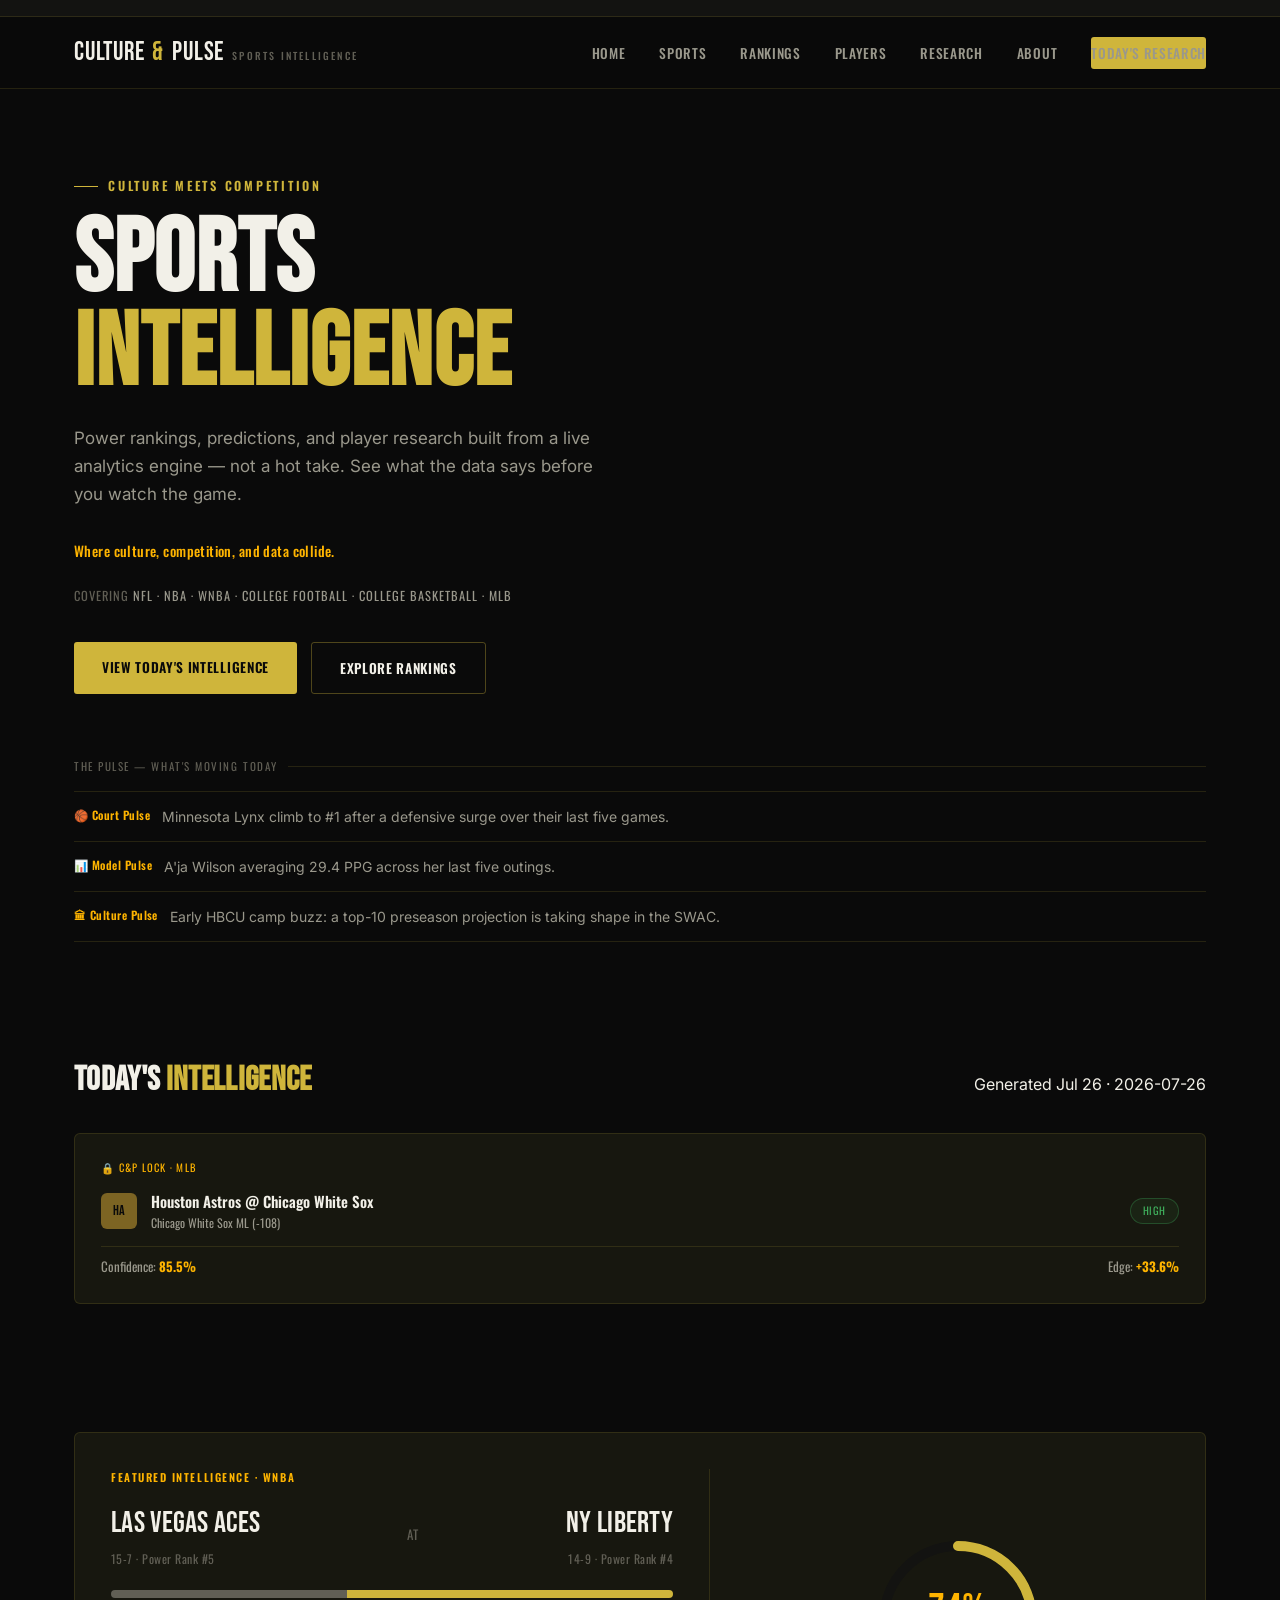
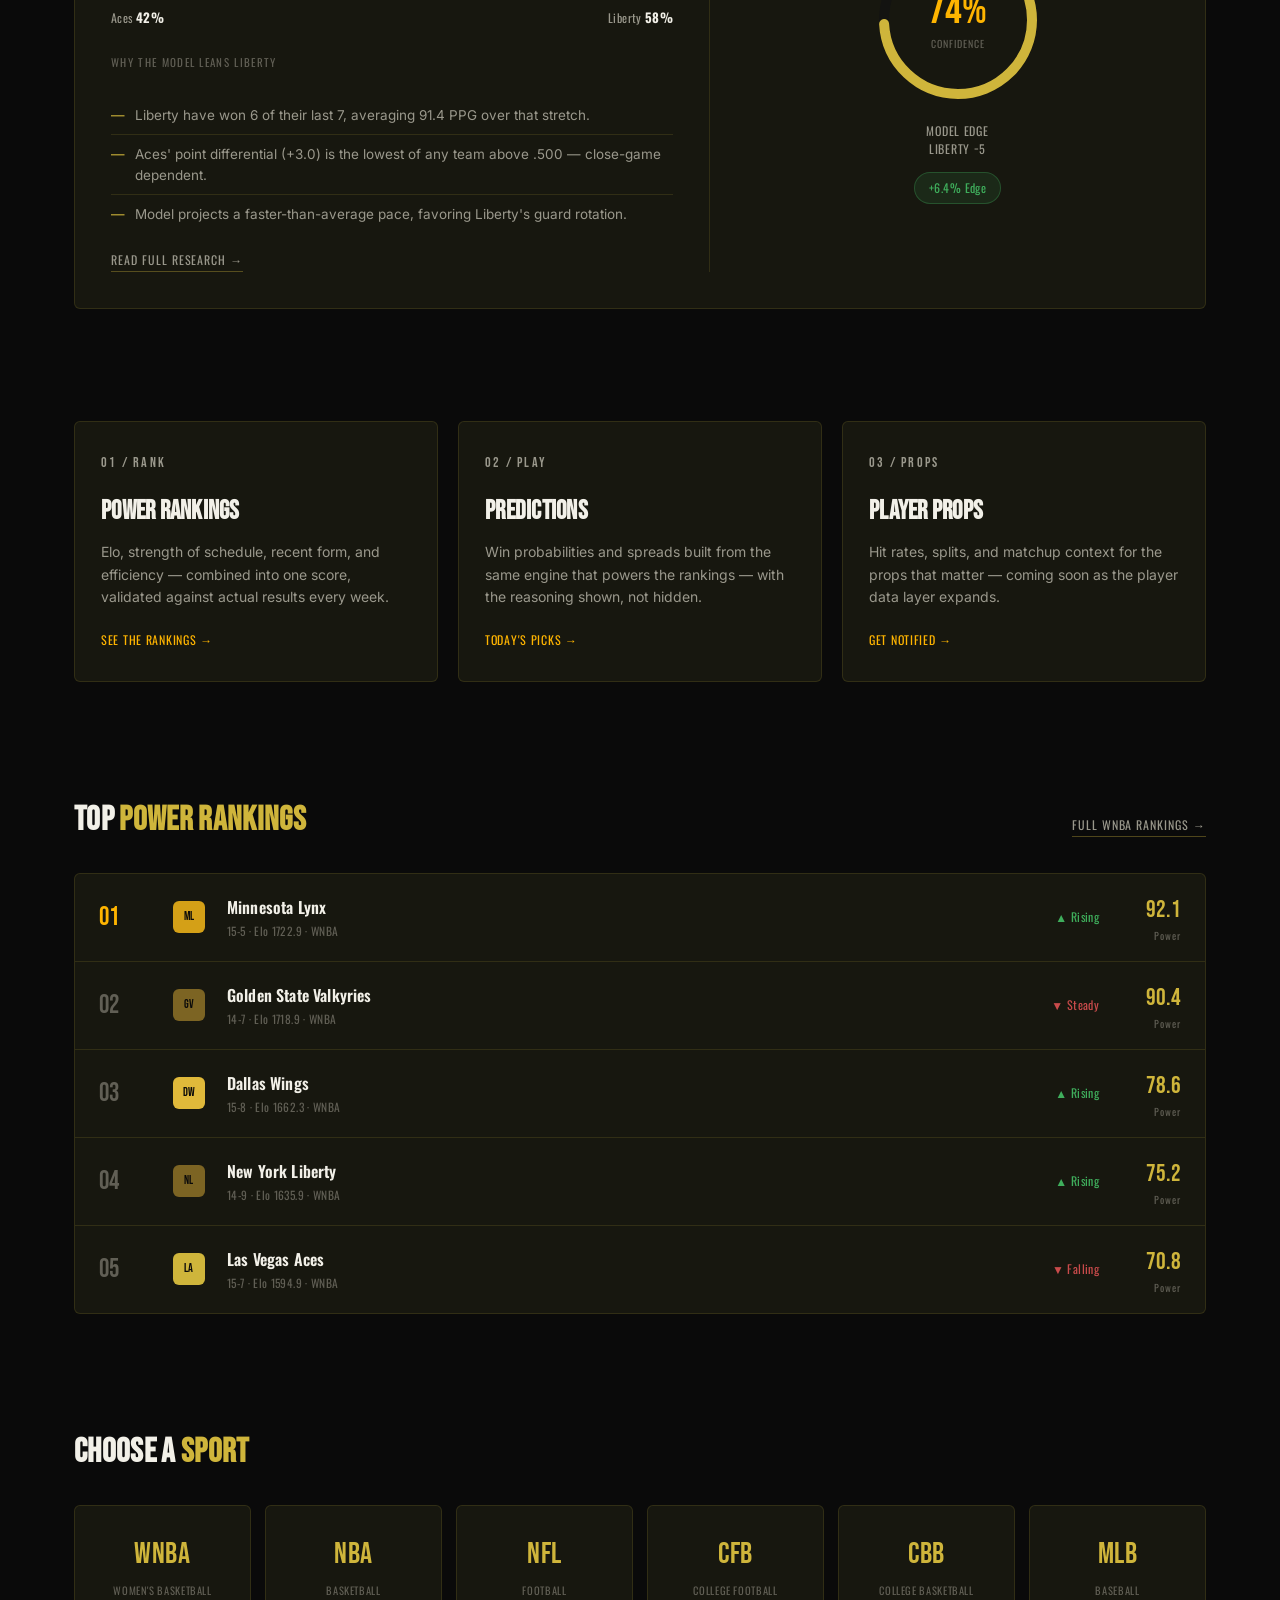
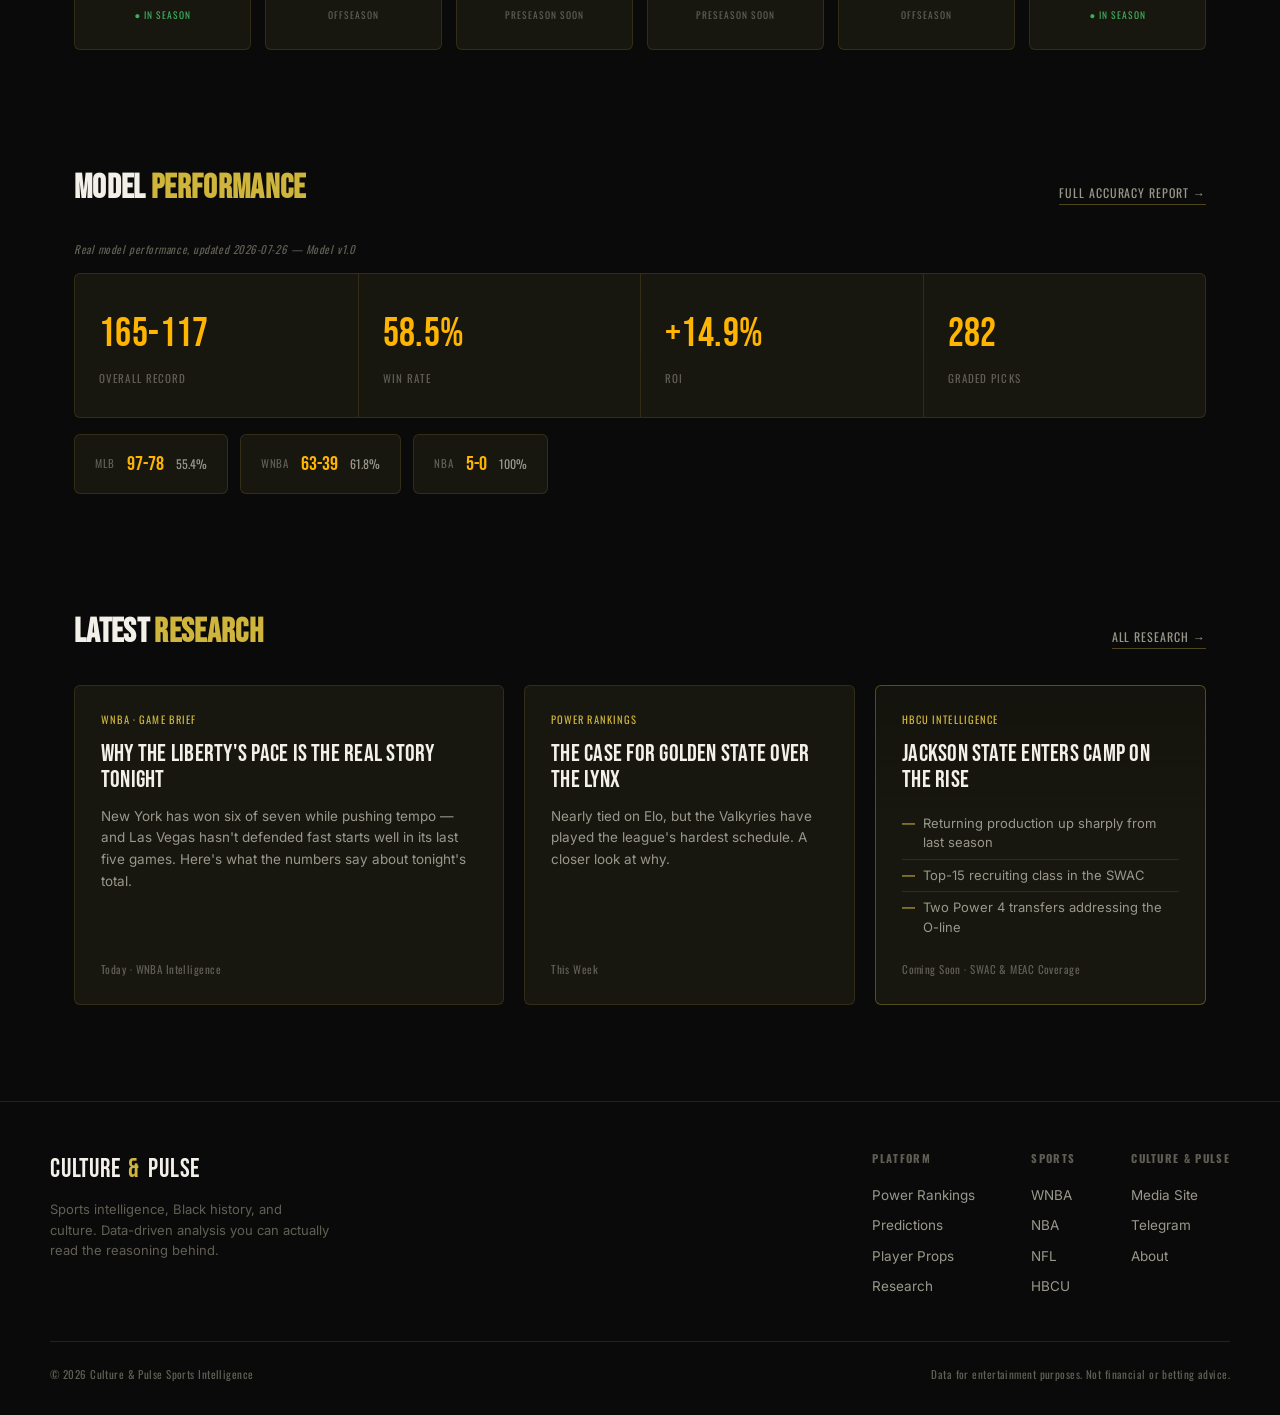
==== commit 4abf7b73: "Fix MLB nav links" ====
--- a/index.html
+++ b/index.html
@@ -25,7 +25,7 @@
           <li><a href="#">NFL</a></li>
           <li><a href="#">NBA</a></li>
           <li><a href="wnba.html">WNBA</a></li>
-          <li><a href="#">MLB</a></li>
+          <li><a href="mlb.html">MLB</a></li>
           <li><a href="#">College Football</a></li>
           <li><a href="#">College Basketball</a></li>
         </ul>
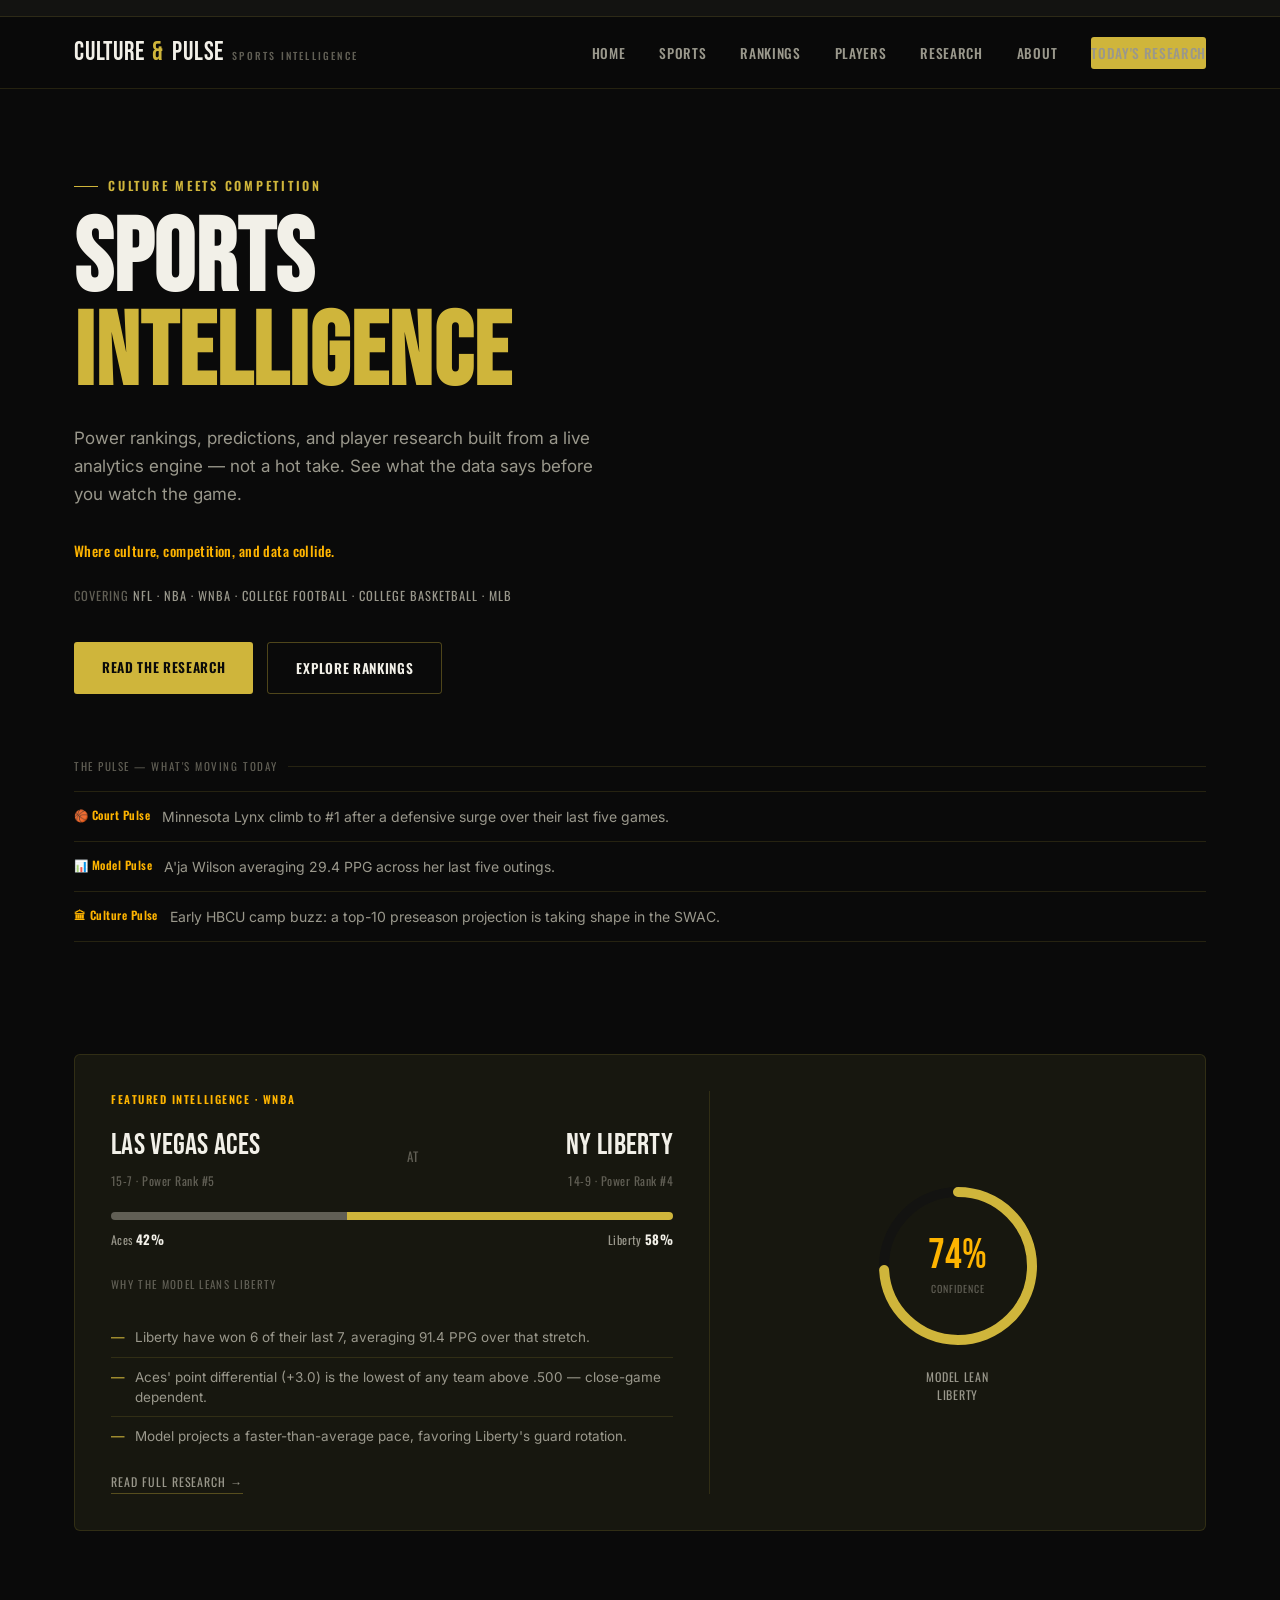
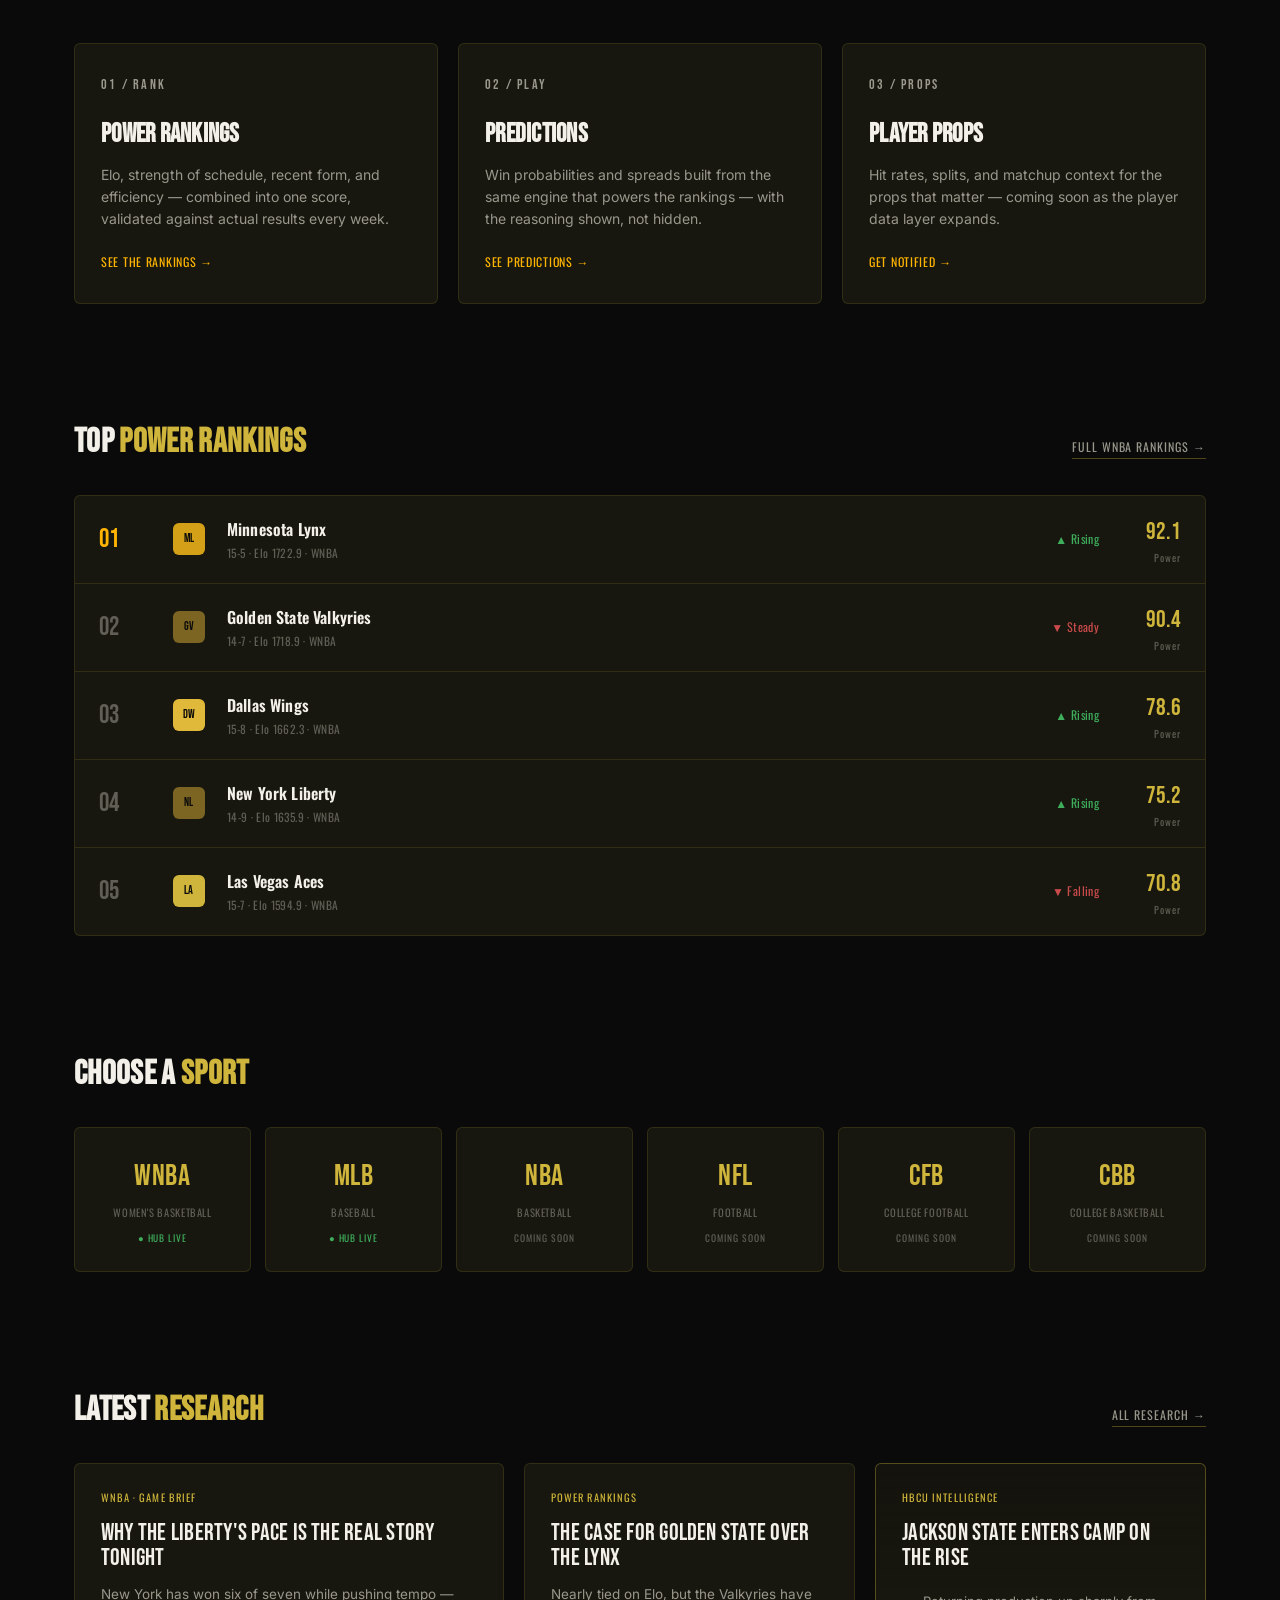
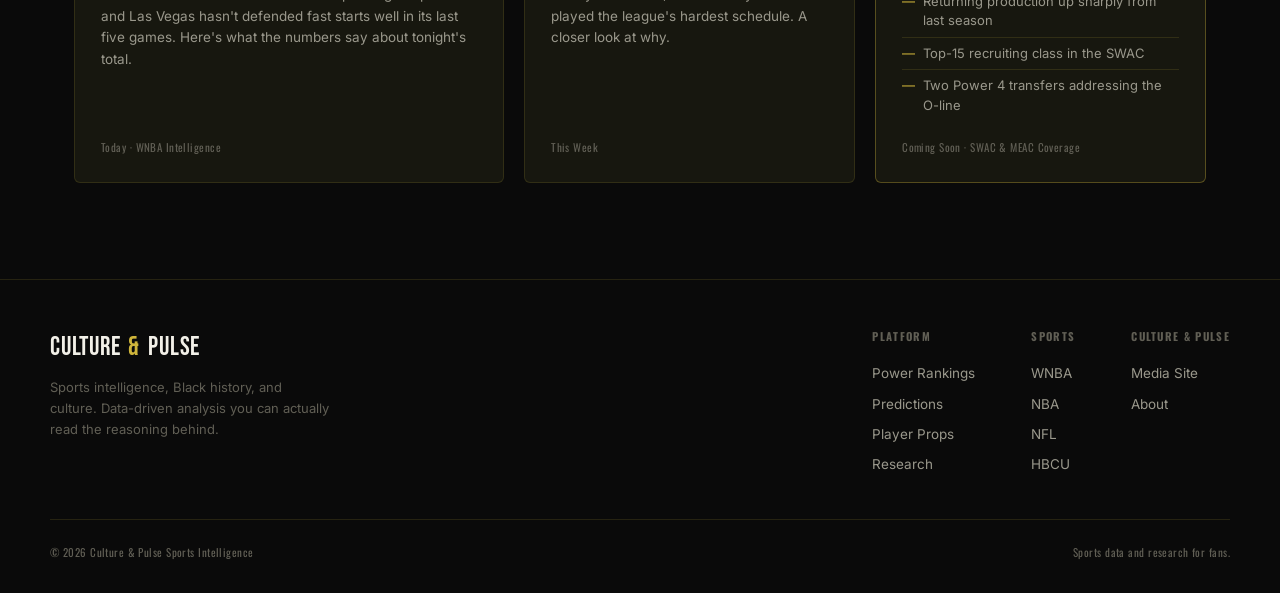
==== commit 951fbd22: "Portfolio cleanup: remove stale stats and betting language Co-Authored-By: Claude Sonnet 5 <noreply@" ====
--- a/index.html
+++ b/index.html
@@ -48,7 +48,7 @@
     <p class="hero-dna">Where culture, competition, and data collide.</p>
     <p class="hero-sports-line">Covering <span>NFL · NBA · WNBA · College Football · College Basketball · MLB</span></p>
     <div class="hero-ctas">
-      <a href="#research" class="btn btn-primary">View Today's Intelligence</a>
+      <a href="#research" class="btn btn-primary">Read the Research</a>
       <a href="#rankings" class="btn btn-ghost">Explore Rankings</a>
     </div>
   </section>
@@ -61,18 +61,6 @@
         <li><span class="pulse-tag">📊 Model Pulse</span> A'ja Wilson averaging 29.4 PPG across her last five outings.</li>
         <li><span class="pulse-tag">🏛 Culture Pulse</span> Early HBCU camp buzz: a top-10 preseason projection is taking shape in the SWAC.</li>
       </ul>
-    </div>
-  </section>
-
-  <section id="todays-intel">
-    <div class="wrap">
-      <div class="section-head">
-        <h2 class="section-title">Today's <span class="gold">Intelligence</span></h2>
-        <span class="page-meta" id="intelGeneratedAt"></span>
-      </div>
-      <div id="todaysIntelBody">
-        <div class="intel-empty">Loading today's intelligence…</div>
-      </div>
     </div>
   </section>
 
@@ -121,8 +109,7 @@
               <span class="ring-label">Confidence</span>
             </div>
           </div>
-          <p class="ring-caption">Model Edge<br>Liberty −5</p>
-          <span class="edge-pill">+6.4% Edge</span>
+          <p class="ring-caption">Model Lean<br>Liberty</p>
         </div>
       </div>
     </div>
@@ -141,7 +128,7 @@
           <p class="pillar-icon">02 / PLAY</p>
           <h3>Predictions</h3>
           <p>Win probabilities and spreads built from the same engine that powers the rankings — with the reasoning shown, not hidden.</p>
-          <a href="#" class="pillar-link">Today's picks →</a>
+          <a href="#" class="pillar-link">See predictions →</a>
         </div>
         <div class="pillar">
           <p class="pillar-icon">03 / PROPS</p>
@@ -215,30 +202,13 @@
         <h2 class="section-title">Choose a <span class="gold">Sport</span></h2>
       </div>
       <div class="sport-grid">
-        <a class="sport-tile" href="wnba.html"><div class="abbr">WNBA</div><div class="full">Women's Basketball</div><div class="status live">● In Season</div></a>
-        <a class="sport-tile" href="#"><div class="abbr">NBA</div><div class="full">Basketball</div><div class="status">Offseason</div></a>
-        <a class="sport-tile" href="#"><div class="abbr">NFL</div><div class="full">Football</div><div class="status">Preseason Soon</div></a>
-        <a class="sport-tile" href="#"><div class="abbr">CFB</div><div class="full">College Football</div><div class="status">Preseason Soon</div></a>
-        <a class="sport-tile" href="#"><div class="abbr">CBB</div><div class="full">College Basketball</div><div class="status">Offseason</div></a>
-        <a class="sport-tile" href="#"><div class="abbr">MLB</div><div class="full">Baseball</div><div class="status live">● In Season</div></a>
-      </div>
-    </div>
-  </section>
-
-  <section id="performance">
-    <div class="wrap">
-      <div class="section-head">
-        <h2 class="section-title">Model <span class="gold">Performance</span></h2>
-        <a href="#" class="section-link">Full Accuracy Report →</a>
-      </div>
-      <p class="perf-caveat" id="perfCaveat">Loading model performance…</p>
-      <div class="perf-strip" id="perfStrip">
-        <div class="perf-cell"><div class="perf-num">—</div><div class="perf-label">Overall Record</div></div>
-        <div class="perf-cell"><div class="perf-num">—</div><div class="perf-label">Win Rate</div></div>
-        <div class="perf-cell"><div class="perf-num">—</div><div class="perf-label">ROI</div></div>
-        <div class="perf-cell"><div class="perf-num">—</div><div class="perf-label">Graded Picks</div></div>
-      </div>
-      <div class="perf-by-sport" id="perfBySport"></div>
+        <a class="sport-tile" href="wnba.html"><div class="abbr">WNBA</div><div class="full">Women's Basketball</div><div class="status live">● Hub Live</div></a>
+        <a class="sport-tile" href="mlb.html"><div class="abbr">MLB</div><div class="full">Baseball</div><div class="status live">● Hub Live</div></a>
+        <a class="sport-tile" href="#"><div class="abbr">NBA</div><div class="full">Basketball</div><div class="status">Coming Soon</div></a>
+        <a class="sport-tile" href="#"><div class="abbr">NFL</div><div class="full">Football</div><div class="status">Coming Soon</div></a>
+        <a class="sport-tile" href="#"><div class="abbr">CFB</div><div class="full">College Football</div><div class="status">Coming Soon</div></a>
+        <a class="sport-tile" href="#"><div class="abbr">CBB</div><div class="full">College Basketball</div><div class="status">Coming Soon</div></a>
+      </div>
     </div>
   </section>
 
@@ -301,14 +271,13 @@
       <div class="footer-col">
         <h4>Culture & Pulse</h4>
         <a href="#">Media Site</a>
-        <a href="#">Telegram</a>
         <a href="#">About</a>
       </div>
     </div>
   </div>
   <div class="footer-bottom">
     <span>© 2026 Culture & Pulse Sports Intelligence</span>
-    <span>Data for entertainment purposes. Not financial or betting advice.</span>
+    <span>Sports data and research for fans.</span>
   </div>
 </footer>
 
@@ -331,128 +300,6 @@
       });
     });
   }
-
-  // Model Performance — real numbers from publish_performance_summary.py
-  // (performance_tracker.py's actual queries against results/predictions).
-  // Deliberately does NOT render confidence_calibration on the public
-  // card, even though it's in the JSON — that breakdown currently shows
-  // an unresolved model-calibration issue (higher-stated-confidence picks
-  // performing worse than lower-confidence ones), and publishing that
-  // undercuts the "trust the reasoning" pitch this whole site is built
-  // on. Revisit once that's actually fixed. See performance_tracker.py's
-  // own notes on the same issue.
-  fetch('data/performance-summary.json')
-    .then(res => { if (!res.ok) throw new Error('Performance data not found (' + res.status + ')'); return res.json(); })
-    .then(data => {
-      document.getElementById('perfCaveat').textContent =
-        `Real model performance, updated ${data.updated} — Model ${data.model_version}`;
-
-      const strip = document.getElementById('perfStrip');
-      strip.innerHTML = `
-        <div class="perf-cell"><div class="perf-num">${data.overall.record.value}</div><div class="perf-label">Overall Record</div></div>
-        <div class="perf-cell"><div class="perf-num">${data.overall.win_rate_pct.value}%</div><div class="perf-label">Win Rate</div></div>
-        <div class="perf-cell"><div class="perf-num">${data.roi.roi_pct.value >= 0 ? '+' : ''}${data.roi.roi_pct.value}%</div><div class="perf-label">ROI</div></div>
-        <div class="perf-cell"><div class="perf-num">${data.overall.total_graded.value}</div><div class="perf-label">Graded Picks</div></div>
-      `;
-
-      const bySport = document.getElementById('perfBySport');
-      bySport.innerHTML = data.by_sport.map(s => `
-        <div class="perf-sport-pill">
-          <span class="perf-sport-name">${s.sport.toUpperCase()}</span>
-          <span class="perf-sport-record">${s.record.value}</span>
-          <span class="perf-sport-rate">${s.win_rate_pct.value}%</span>
-        </div>
-      `).join('');
-    })
-    .catch(err => {
-      document.getElementById('perfCaveat').textContent = `Couldn't load performance data — ${err.message}`;
-      console.error(err);
-    });
-
-  // Today's Intelligence — real Locks/Projections/Props from
-  // pick_of_the_day.py's daily-intelligence.json export (auto-pushed
-  // nightly, same file Telegram sends from). Renders whatever's
-  // actually there — zero, one, or several of each — never pads with
-  // placeholder picks on a quiet day.
-  fetch('data/daily-intelligence.json')
-    .then(res => { if (!res.ok) throw new Error('Daily intelligence not found (' + res.status + ')'); return res.json(); })
-    .then(data => {
-      const genDate = new Date(data.generated_at);
-      document.getElementById('intelGeneratedAt').textContent =
-        `Generated ${genDate.toLocaleDateString('en-US', { month: 'short', day: 'numeric' })} · ${data.date}`;
-
-      const tierClass = t => (t || '').toLowerCase();
-      let html = '';
-
-      data.locks.forEach(lock => {
-        const [away, home] = lock.game.split(/\s+@\s+/);
-        html += `
-          <div class="intel-card">
-            <p class="intel-card-tag lock">🔒 C&amp;P Lock · ${lock.sport.toUpperCase()}</p>
-            <div class="intel-row">
-              ${renderTeamBadge(away, 36)}
-              <div class="intel-row-info">
-                <div class="intel-matchup">${lock.game}</div>
-                <div class="intel-sub">${lock.pick} (${lock.odds})</div>
-              </div>
-              <span class="intel-tier ${tierClass(lock.confidence_tier)}">${lock.confidence_tier}</span>
-            </div>
-            <div class="intel-stat-row">
-              <span>Confidence: <b>${lock.confidence}%</b></span>
-              <span>Edge: <b>+${lock.edge_pct}%</b></span>
-            </div>
-          </div>`;
-      });
-
-      data.projections.forEach(proj => {
-        const [away, home] = proj.game.split(/\s+@\s+/);
-        html += `
-          <div class="intel-card">
-            <p class="intel-card-tag projection">🎯 Model Projection · ${proj.sport.toUpperCase()}</p>
-            <div class="intel-row">
-              ${renderTeamBadge(away, 36)}
-              <div class="intel-row-info">
-                <div class="intel-matchup">${proj.game}</div>
-                <div class="intel-sub">Model favors: ${proj.favorite}</div>
-              </div>
-              <span class="intel-tier ${tierClass(proj.confidence_tier)}">${proj.confidence_tier}</span>
-            </div>
-            <div class="intel-stat-row">
-              <span>Win Probability: <b>${proj.win_probability}%</b></span>
-            </div>
-            <p class="intel-caveat-line">No qualifying betting edge today — projection only, not a Lock.</p>
-          </div>`;
-      });
-
-      data.props.forEach(prop => {
-        html += `
-          <div class="intel-card">
-            <p class="intel-card-tag prop">🎯 Prop of the Day · ${prop.sport.toUpperCase()}</p>
-            <div class="intel-row">
-              ${renderPlayerBadge(prop.player, 36)}
-              <div class="intel-row-info">
-                <div class="intel-matchup">${prop.player}</div>
-                <div class="intel-sub">${prop.side} ${prop.stat} ${prop.line}</div>
-              </div>
-              <span class="intel-tier ${tierClass(prop.confidence_tier)}">${prop.confidence_tier}</span>
-            </div>
-            <div class="intel-stat-row">
-              <span>Historical Hit Rate: <b>${prop.historical_hit_rate_pct}%</b> (${prop.games_sampled} games)</span>
-            </div>
-          </div>`;
-      });
-
-      if (!html) {
-        html = '<div class="intel-empty">Nothing cleared the confidence bar today — check back tomorrow.</div>';
-      }
-
-      document.getElementById('todaysIntelBody').innerHTML = html;
-    })
-    .catch(err => {
-      document.getElementById('todaysIntelBody').innerHTML =
-        `<div class="intel-empty">Couldn't load today's intelligence — ${err.message}</div>`;
-      console.error(err);
-    });
 
   // Inject badges into the static Power Rankings preview rows (these
   // 5 rows are hand-typed HTML, not JSON-rendered, so badges get
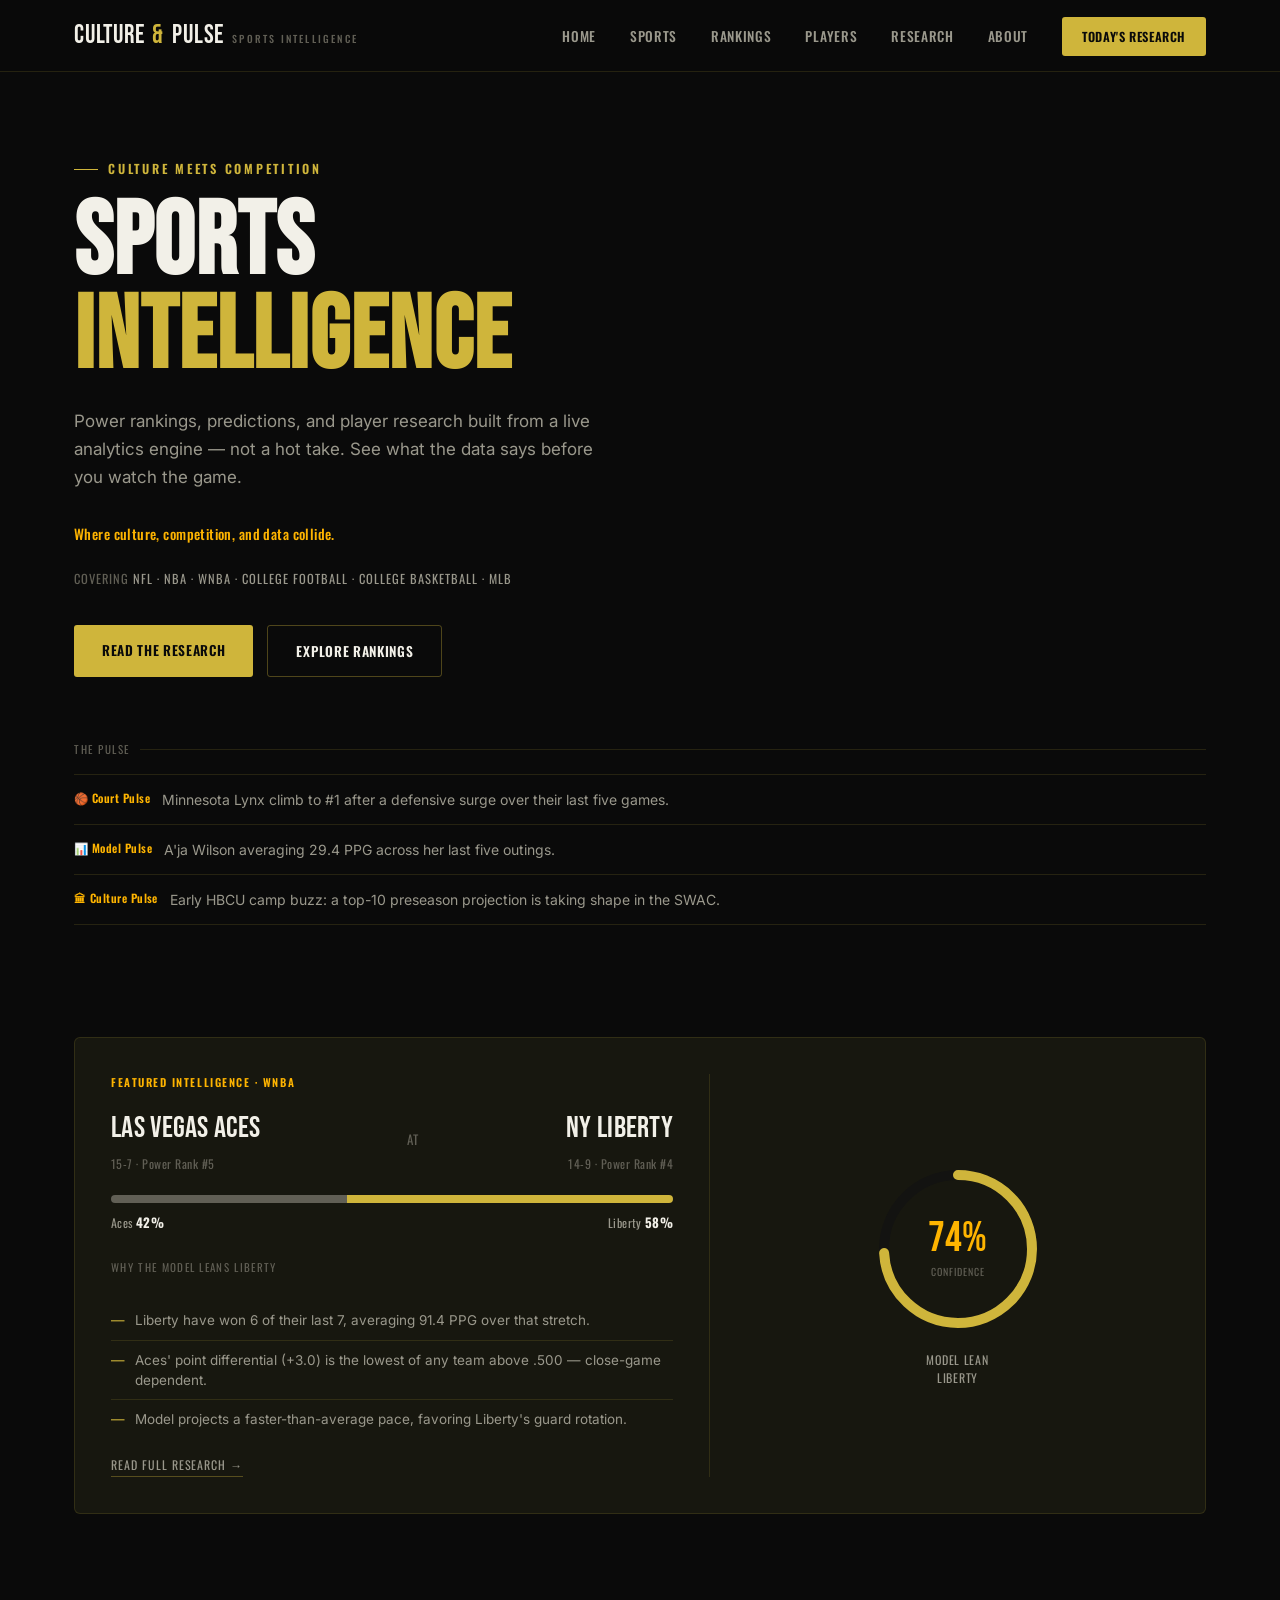
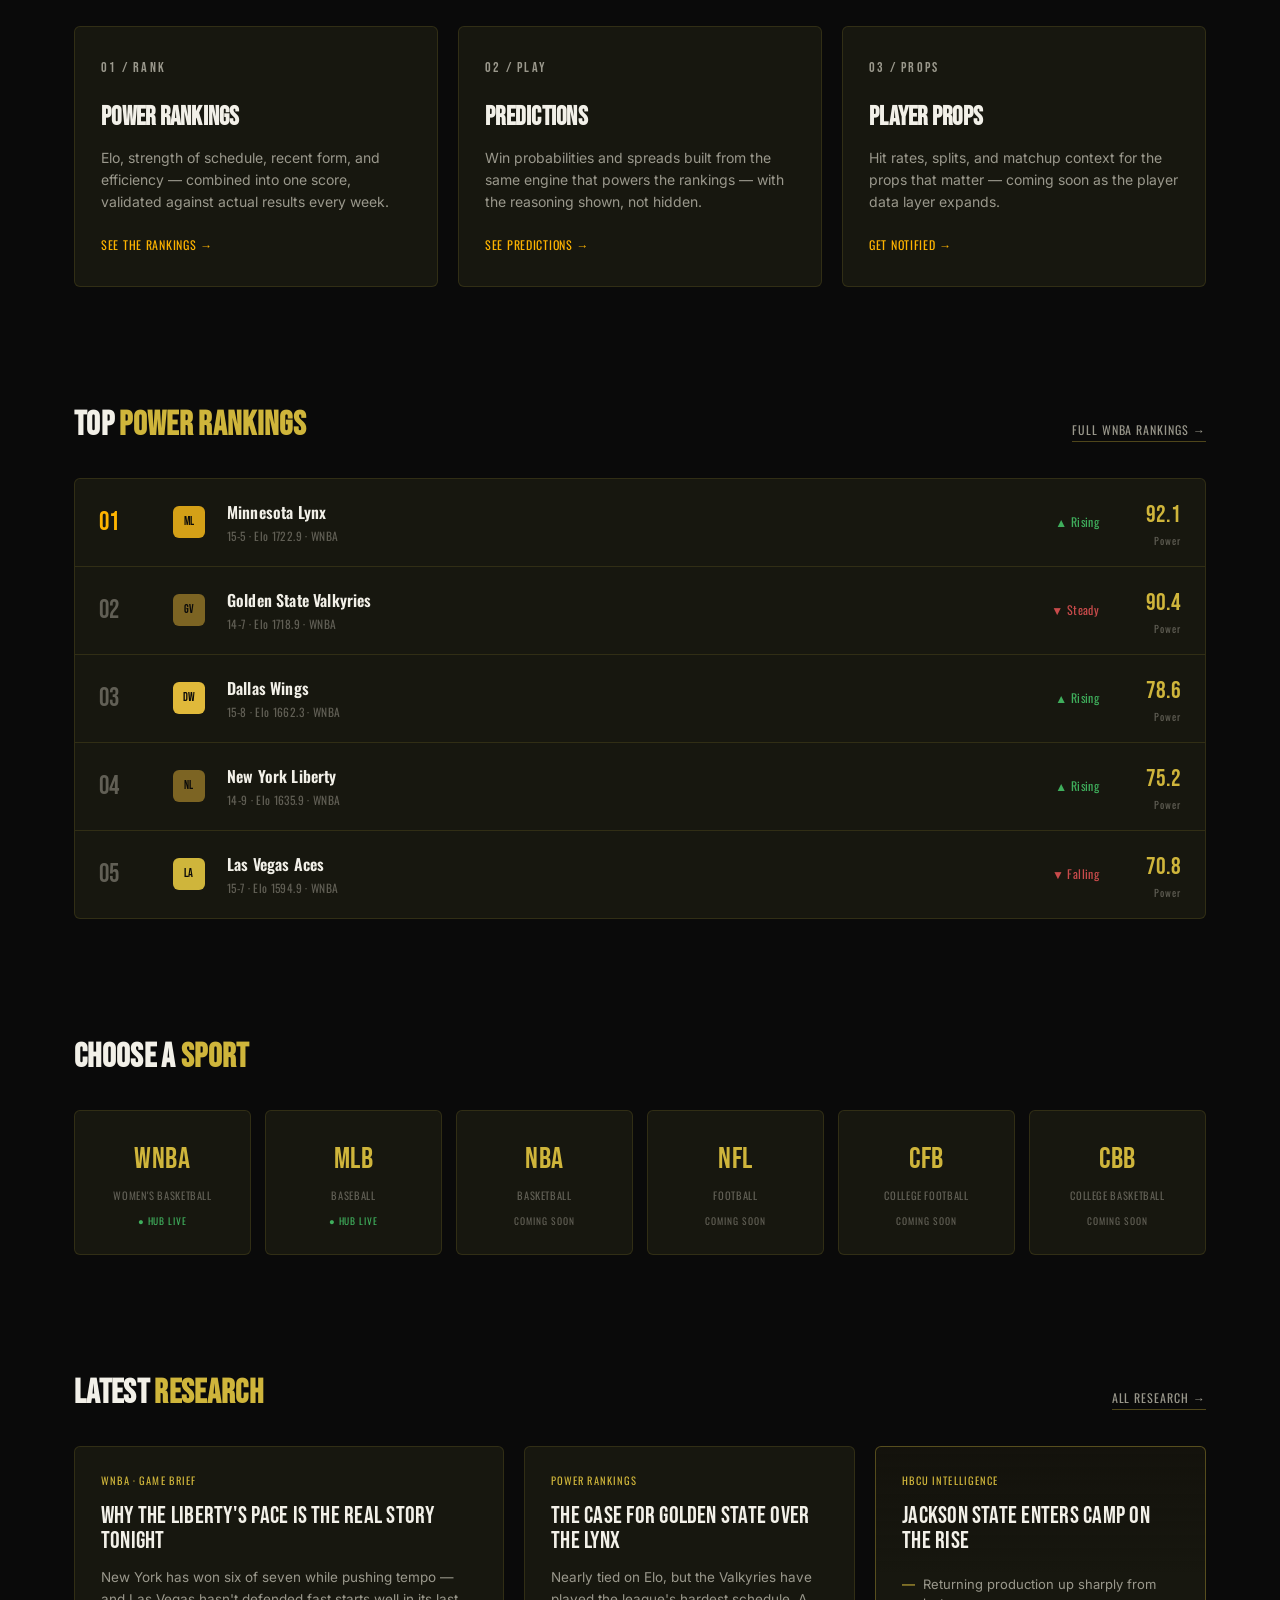
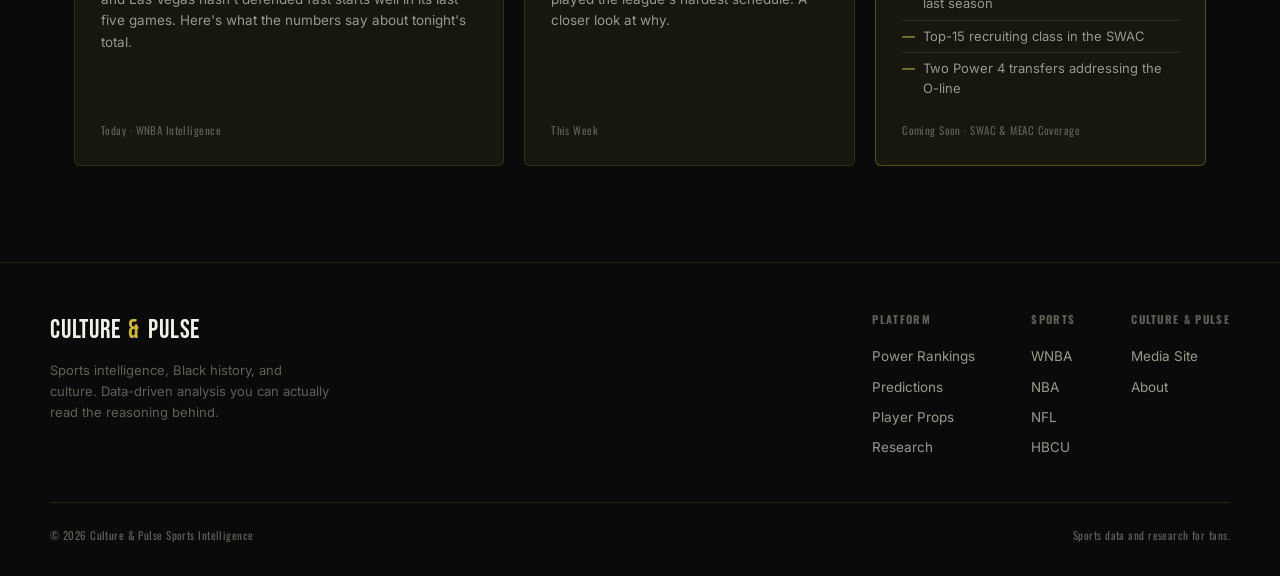
==== commit 2991c5d5: "Fix nav CTA contrast, hide off-season leagues in ticker, trim Pulse heading Co-Authored-By: Claude S" ====
--- a/index.html
+++ b/index.html
@@ -55,7 +55,7 @@
 
   <section id="pulse">
     <div class="wrap">
-      <p class="pulse-label">The Pulse — What's Moving Today</p>
+      <p class="pulse-label">The Pulse</p>
       <ul class="pulse-list">
         <li><span class="pulse-tag">🏀 Court Pulse</span> Minnesota Lynx climb to #1 after a defensive surge over their last five games.</li>
         <li><span class="pulse-tag">📊 Model Pulse</span> A'ja Wilson averaging 29.4 PPG across her last five outings.</li>
--- a/styles.css
+++ b/styles.css
@@ -134,7 +134,7 @@
   }
   .dropdown a{display:block;padding:8px 12px;font-size:12.5px;border-radius:3px;}
   .dropdown a:hover{background:rgba(207,181,59,0.08);}
-  .nav-cta{
+  .nav-links a.nav-cta{
     font-family:var(--label);
     font-size:12.5px;
     letter-spacing:0.05em;
@@ -146,7 +146,7 @@
     border-radius:3px;
     transition:background .15s ease;
   }
-  .nav-cta:hover{background:var(--gold-bright);}
+  .nav-links a.nav-cta:hover, .nav-links a.nav-cta:focus-visible{color:var(--bg);background:var(--gold-bright);}
   .nav-toggle{display:none;background:none;border:none;color:var(--text);font-size:22px;cursor:pointer;}
 
   @media (max-width:900px){
